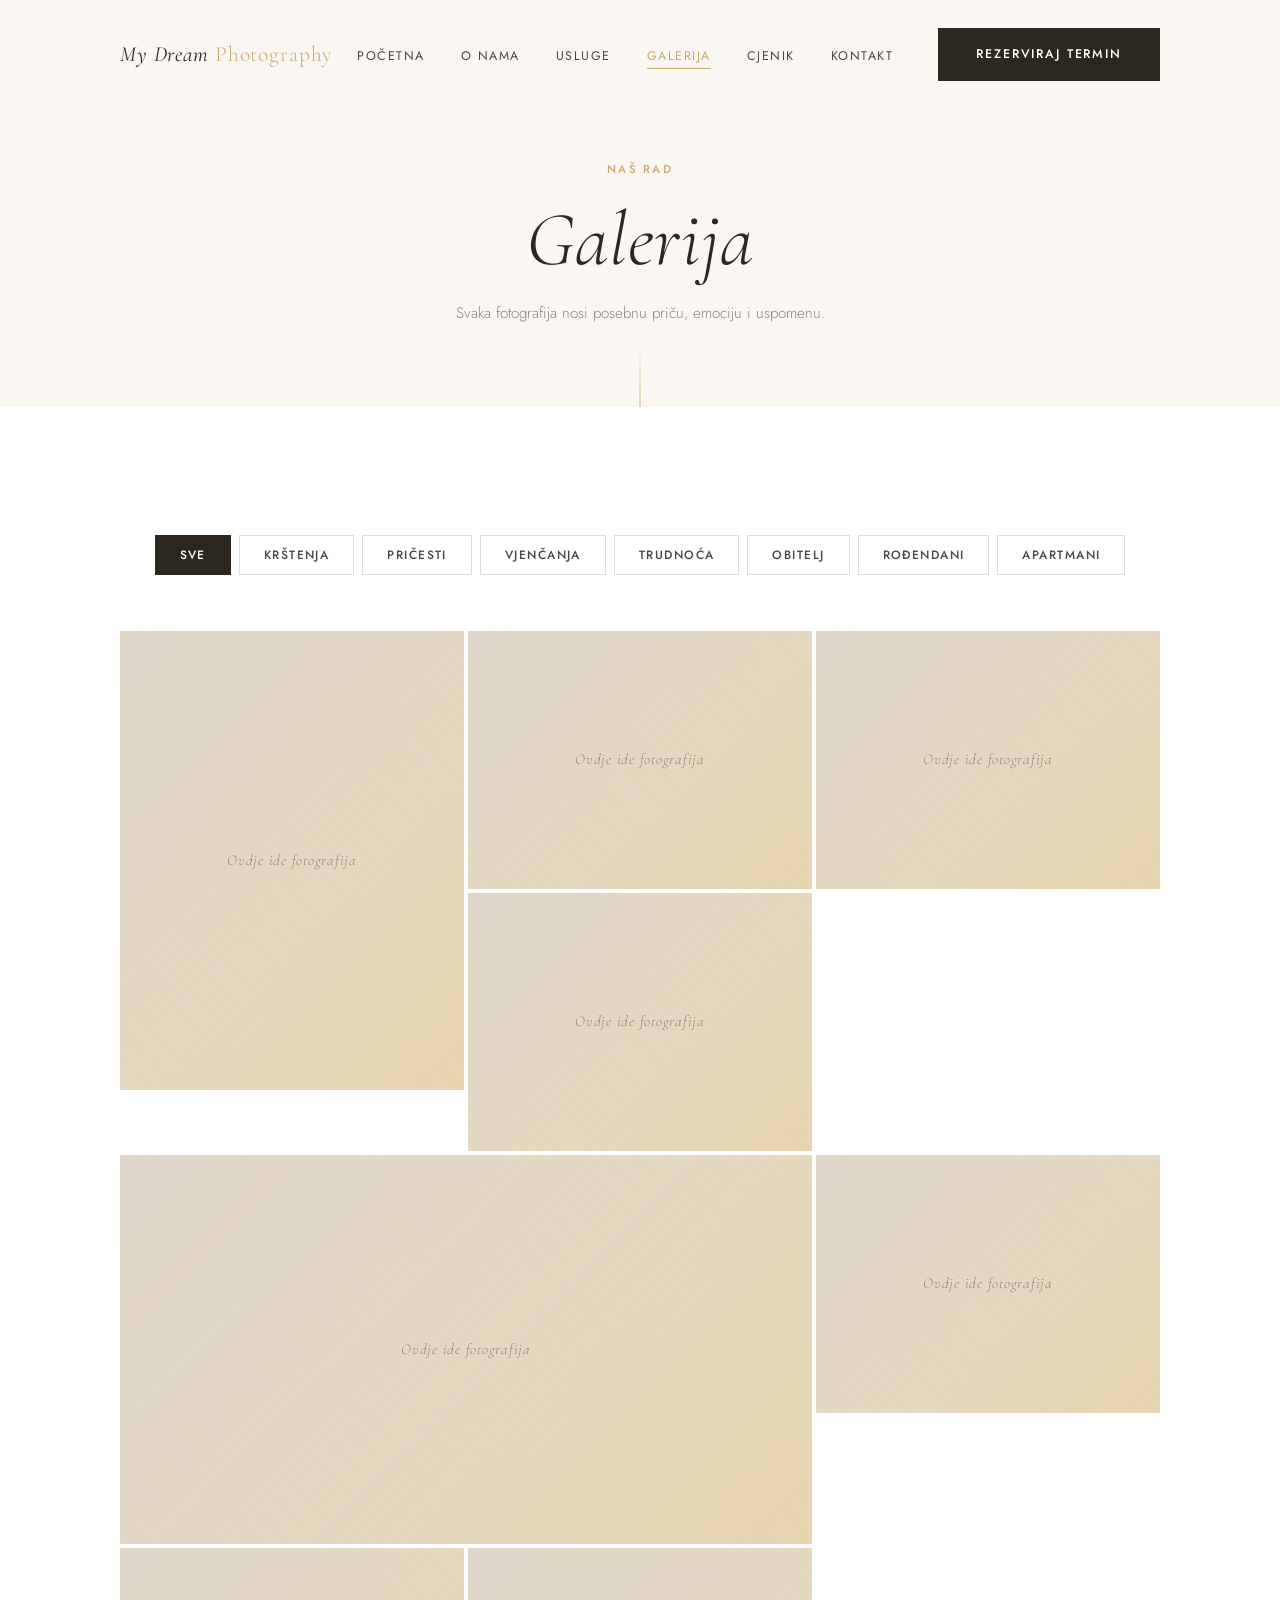
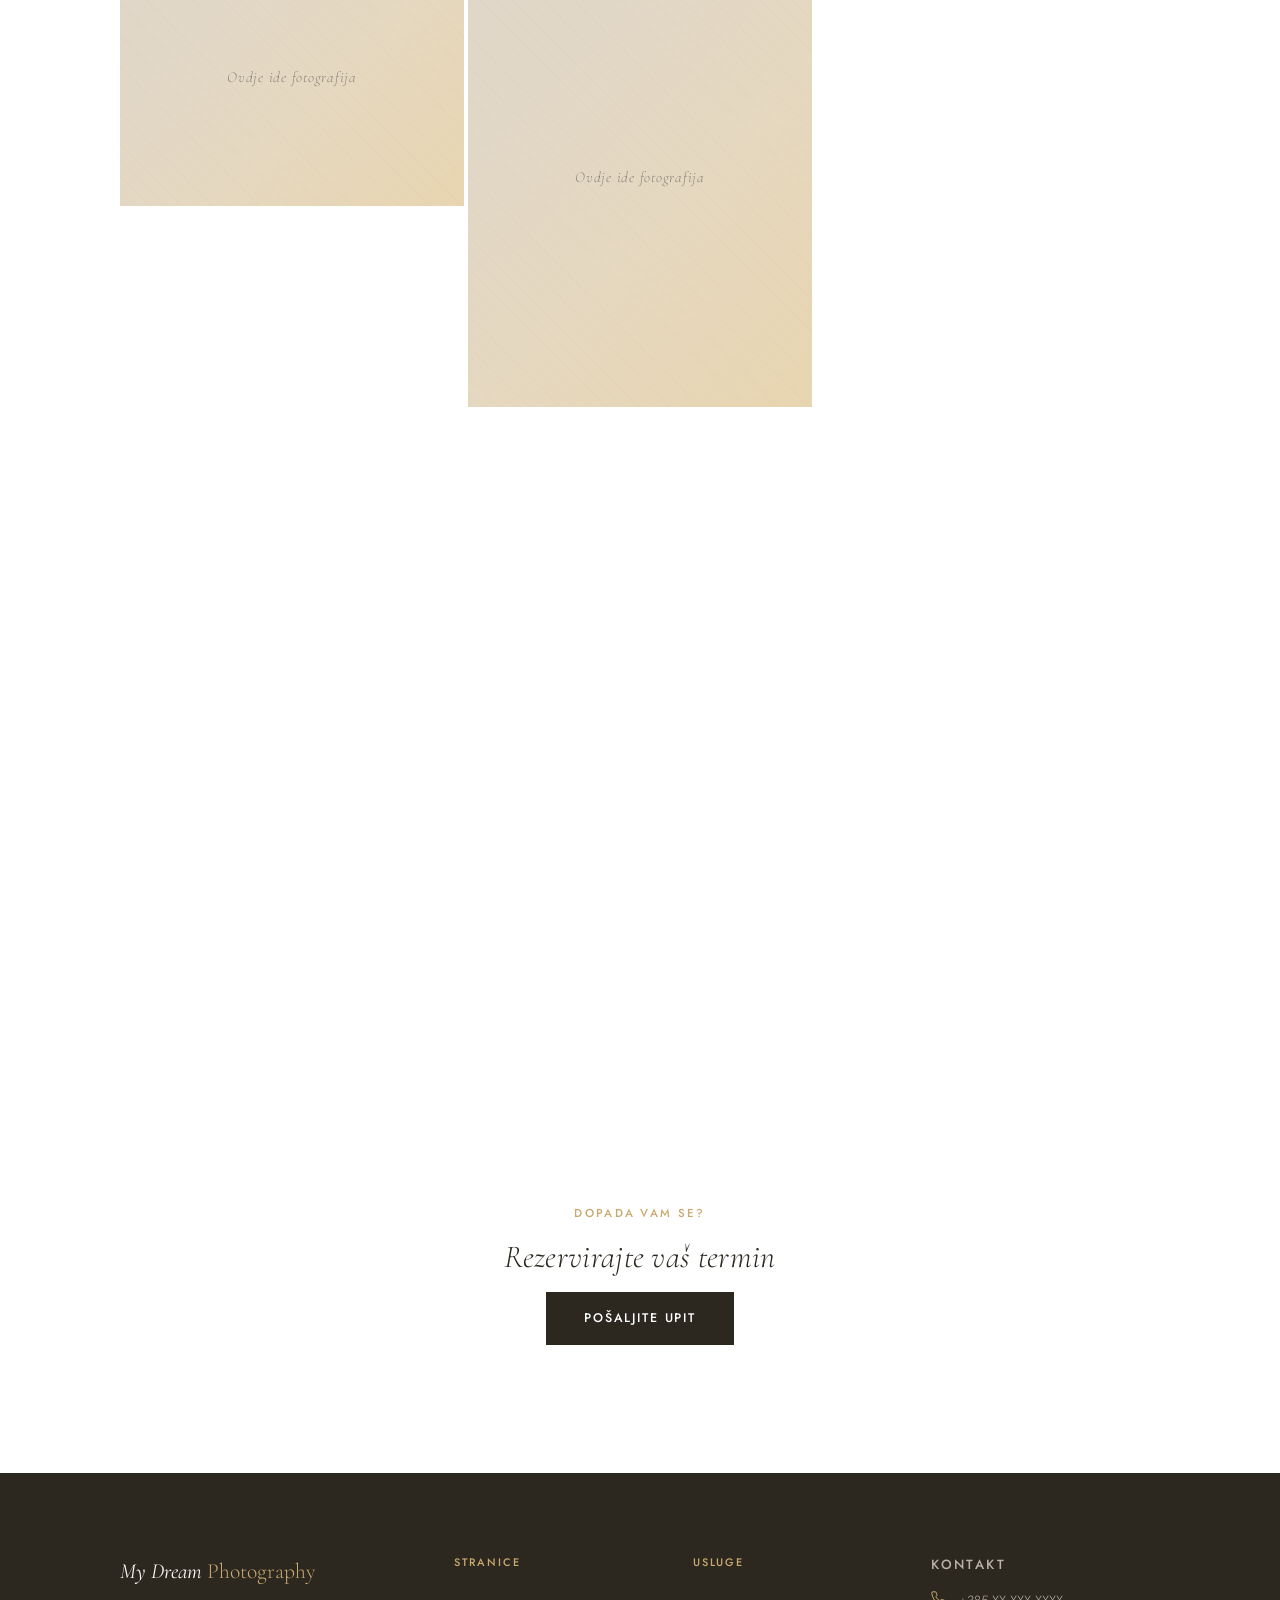
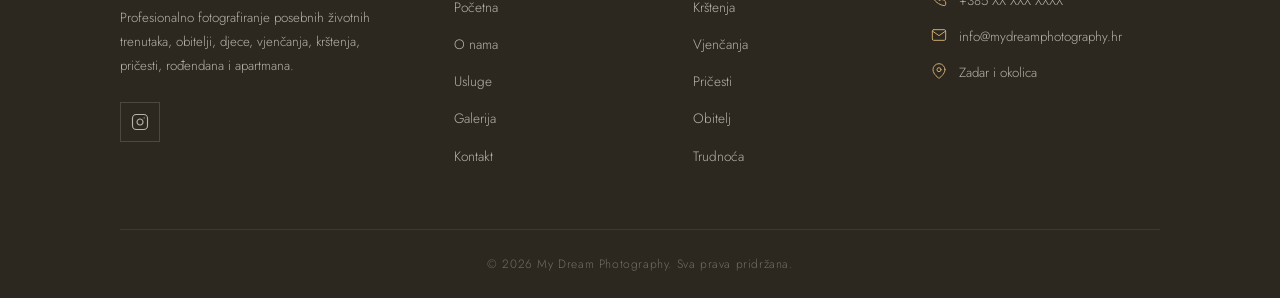
==== pages/galerija.html @ 4d003e07 "1" ====
<!DOCTYPE html>
<html lang="hr">
<head>
  <meta charset="UTF-8">
  <meta name="viewport" content="width=device-width, initial-scale=1.0">
  <title>Galerija | My Dream Photography Zadar</title>
  <meta name="description" content="Pogledajte dio trenutaka koje smo zabilježili. Galerija fotografija — krštenja, pričesti, vjenčanja, trudnoća, obitelj, rođendani, apartmani.">
  <link rel="preconnect" href="https://fonts.googleapis.com">
  <link rel="preconnect" href="https://fonts.gstatic.com" crossorigin>
  <link href="https://fonts.googleapis.com/css2?family=Cormorant+Garamond:ital,wght@0,300;0,400;0,500;1,300;1,400&family=Jost:wght@300;400;500&display=swap" rel="stylesheet">
  <link rel="stylesheet" href="../css/style.css">
</head>
<body>

  <!-- NAV -->
  <nav class="nav" aria-label="Glavna navigacija">
    <div class="container">
      <div class="nav__inner">
        <a href="../index.html" class="nav__logo">My Dream <span>Photography</span></a>
        <ul class="nav__links" role="list">
          <li><a href="../index.html">Početna</a></li>
          <li><a href="o-nama.html">O nama</a></li>
          <li><a href="usluge.html">Usluge</a></li>
          <li><a href="galerija.html">Galerija</a></li>
          <li><a href="cjenik.html">Cjenik</a></li>
          <li><a href="kontakt.html">Kontakt</a></li>
        </ul>
        <a href="kontakt.html" class="btn btn--primary nav__cta">Rezerviraj termin</a>
        <button class="nav__hamburger" aria-label="Otvori meni" aria-expanded="false">
          <span></span><span></span><span></span>
        </button>
      </div>
    </div>
  </nav>

  <div class="nav__overlay"></div>
  <div class="nav__mobile">
    <a href="../index.html">Početna</a>
    <a href="o-nama.html">O nama</a>
    <a href="usluge.html">Usluge</a>
    <a href="galerija.html">Galerija</a>
    <a href="cjenik.html">Cjenik</a>
    <a href="kontakt.html">Kontakt</a>
    <a href="kontakt.html" class="btn btn--primary">Rezerviraj termin</a>
  </div>

  <main>

    <!-- PAGE HEADER -->
    <div class="page-header">
      <div class="container">
        <span class="eyebrow reveal" style="transition-delay: 0.1s;">Naš rad</span>
        <h1 class="reveal" style="transition-delay: 0.2s;">Galerija</h1>
        <p class="reveal" style="transition-delay: 0.3s; max-width: 440px;">Svaka fotografija nosi posebnu priču, emociju i uspomenu.</p>
      </div>
    </div>

    <!-- GALLERY -->
    <section class="section">
      <div class="container">

        <!-- FILTERS -->
        <div class="gallery-filters reveal" role="group" aria-label="Filtriraj galeriju">
          <button class="gallery-filter active" data-filter="all">Sve</button>
          <button class="gallery-filter" data-filter="krstenja">Krštenja</button>
          <button class="gallery-filter" data-filter="pricesti">Pričesti</button>
          <button class="gallery-filter" data-filter="vjencanja">Vjenčanja</button>
          <button class="gallery-filter" data-filter="trudnoca">Trudnoća</button>
          <button class="gallery-filter" data-filter="obitelj">Obitelj</button>
          <button class="gallery-filter" data-filter="rodendani">Rođendani</button>
          <button class="gallery-filter" data-filter="apartmani">Apartmani</button>
        </div>

        <!-- GRID -->
        <div class="gallery-grid stagger">

          <div class="gallery-item tall" data-category="vjencanja" role="button" tabindex="0" aria-label="Otvori fotografiju — Vjenčanja">
            <div class="photo-placeholder" style="width:100%;height:100%;"><span>Ovdje ide fotografija</span></div>
            <div class="gallery-item__overlay">
              <svg viewBox="0 0 24 24" fill="none" stroke="currentColor" stroke-width="1.5" aria-hidden="true"><circle cx="11" cy="11" r="8"/><line x1="21" y1="21" x2="16.65" y2="16.65"/></svg>
            </div>
          </div>

          <div class="gallery-item" data-category="krstenja" role="button" tabindex="0" aria-label="Otvori fotografiju — Krštenja">
            <div class="photo-placeholder" style="width:100%;height:100%;"><span>Ovdje ide fotografija</span></div>
            <div class="gallery-item__overlay">
              <svg viewBox="0 0 24 24" fill="none" stroke="currentColor" stroke-width="1.5" aria-hidden="true"><circle cx="11" cy="11" r="8"/><line x1="21" y1="21" x2="16.65" y2="16.65"/></svg>
            </div>
          </div>

          <div class="gallery-item" data-category="obitelj" role="button" tabindex="0" aria-label="Otvori fotografiju — Obitelj">
            <div class="photo-placeholder" style="width:100%;height:100%;"><span>Ovdje ide fotografija</span></div>
            <div class="gallery-item__overlay">
              <svg viewBox="0 0 24 24" fill="none" stroke="currentColor" stroke-width="1.5" aria-hidden="true"><circle cx="11" cy="11" r="8"/><line x1="21" y1="21" x2="16.65" y2="16.65"/></svg>
            </div>
          </div>

          <div class="gallery-item" data-category="trudnoca" role="button" tabindex="0" aria-label="Otvori fotografiju — Trudnoća">
            <div class="photo-placeholder" style="width:100%;height:100%;"><span>Ovdje ide fotografija</span></div>
            <div class="gallery-item__overlay">
              <svg viewBox="0 0 24 24" fill="none" stroke="currentColor" stroke-width="1.5" aria-hidden="true"><circle cx="11" cy="11" r="8"/><line x1="21" y1="21" x2="16.65" y2="16.65"/></svg>
            </div>
          </div>

          <div class="gallery-item wide" data-category="vjencanja" role="button" tabindex="0" aria-label="Otvori fotografiju — Vjenčanja">
            <div class="photo-placeholder" style="width:100%;height:100%;"><span>Ovdje ide fotografija</span></div>
            <div class="gallery-item__overlay">
              <svg viewBox="0 0 24 24" fill="none" stroke="currentColor" stroke-width="1.5" aria-hidden="true"><circle cx="11" cy="11" r="8"/><line x1="21" y1="21" x2="16.65" y2="16.65"/></svg>
            </div>
          </div>

          <div class="gallery-item" data-category="pricesti" role="button" tabindex="0" aria-label="Otvori fotografiju — Pričesti">
            <div class="photo-placeholder" style="width:100%;height:100%;"><span>Ovdje ide fotografija</span></div>
            <div class="gallery-item__overlay">
              <svg viewBox="0 0 24 24" fill="none" stroke="currentColor" stroke-width="1.5" aria-hidden="true"><circle cx="11" cy="11" r="8"/><line x1="21" y1="21" x2="16.65" y2="16.65"/></svg>
            </div>
          </div>

          <div class="gallery-item" data-category="krstenja" role="button" tabindex="0" aria-label="Otvori fotografiju — Krštenja">
            <div class="photo-placeholder" style="width:100%;height:100%;"><span>Ovdje ide fotografija</span></div>
            <div class="gallery-item__overlay">
              <svg viewBox="0 0 24 24" fill="none" stroke="currentColor" stroke-width="1.5" aria-hidden="true"><circle cx="11" cy="11" r="8"/><line x1="21" y1="21" x2="16.65" y2="16.65"/></svg>
            </div>
          </div>

          <div class="gallery-item tall" data-category="obitelj" role="button" tabindex="0" aria-label="Otvori fotografiju — Obitelj">
            <div class="photo-placeholder" style="width:100%;height:100%;"><span>Ovdje ide fotografija</span></div>
            <div class="gallery-item__overlay">
              <svg viewBox="0 0 24 24" fill="none" stroke="currentColor" stroke-width="1.5" aria-hidden="true"><circle cx="11" cy="11" r="8"/><line x1="21" y1="21" x2="16.65" y2="16.65"/></svg>
            </div>
          </div>

          <div class="gallery-item" data-category="rodendani" role="button" tabindex="0" aria-label="Otvori fotografiju — Rođendani">
            <div class="photo-placeholder" style="width:100%;height:100%;"><span>Ovdje ide fotografija</span></div>
            <div class="gallery-item__overlay">
              <svg viewBox="0 0 24 24" fill="none" stroke="currentColor" stroke-width="1.5" aria-hidden="true"><circle cx="11" cy="11" r="8"/><line x1="21" y1="21" x2="16.65" y2="16.65"/></svg>
            </div>
          </div>

          <div class="gallery-item" data-category="apartmani" role="button" tabindex="0" aria-label="Otvori fotografiju — Apartmani">
            <div class="photo-placeholder" style="width:100%;height:100%;"><span>Ovdje ide fotografija</span></div>
            <div class="gallery-item__overlay">
              <svg viewBox="0 0 24 24" fill="none" stroke="currentColor" stroke-width="1.5" aria-hidden="true"><circle cx="11" cy="11" r="8"/><line x1="21" y1="21" x2="16.65" y2="16.65"/></svg>
            </div>
          </div>

          <div class="gallery-item" data-category="trudnoca" role="button" tabindex="0" aria-label="Otvori fotografiju — Trudnoća">
            <div class="photo-placeholder" style="width:100%;height:100%;"><span>Ovdje ide fotografija</span></div>
            <div class="gallery-item__overlay">
              <svg viewBox="0 0 24 24" fill="none" stroke="currentColor" stroke-width="1.5" aria-hidden="true"><circle cx="11" cy="11" r="8"/><line x1="21" y1="21" x2="16.65" y2="16.65"/></svg>
            </div>
          </div>

          <div class="gallery-item" data-category="pricesti" role="button" tabindex="0" aria-label="Otvori fotografiju — Pričesti">
            <div class="photo-placeholder" style="width:100%;height:100%;"><span>Ovdje ide fotografija</span></div>
            <div class="gallery-item__overlay">
              <svg viewBox="0 0 24 24" fill="none" stroke="currentColor" stroke-width="1.5" aria-hidden="true"><circle cx="11" cy="11" r="8"/><line x1="21" y1="21" x2="16.65" y2="16.65"/></svg>
            </div>
          </div>

          <div class="gallery-item wide" data-category="apartmani" role="button" tabindex="0" aria-label="Otvori fotografiju — Apartmani">
            <div class="photo-placeholder" style="width:100%;height:100%;"><span>Ovdje ide fotografija</span></div>
            <div class="gallery-item__overlay">
              <svg viewBox="0 0 24 24" fill="none" stroke="currentColor" stroke-width="1.5" aria-hidden="true"><circle cx="11" cy="11" r="8"/><line x1="21" y1="21" x2="16.65" y2="16.65"/></svg>
            </div>
          </div>

          <div class="gallery-item" data-category="rodendani" role="button" tabindex="0" aria-label="Otvori fotografiju — Rođendani">
            <div class="photo-placeholder" style="width:100%;height:100%;"><span>Ovdje ide fotografija</span></div>
            <div class="gallery-item__overlay">
              <svg viewBox="0 0 24 24" fill="none" stroke="currentColor" stroke-width="1.5" aria-hidden="true"><circle cx="11" cy="11" r="8"/><line x1="21" y1="21" x2="16.65" y2="16.65"/></svg>
            </div>
          </div>

          <div class="gallery-item" data-category="vjencanja" role="button" tabindex="0" aria-label="Otvori fotografiju — Vjenčanja">
            <div class="photo-placeholder" style="width:100%;height:100%;"><span>Ovdje ide fotografija</span></div>
            <div class="gallery-item__overlay">
              <svg viewBox="0 0 24 24" fill="none" stroke="currentColor" stroke-width="1.5" aria-hidden="true"><circle cx="11" cy="11" r="8"/><line x1="21" y1="21" x2="16.65" y2="16.65"/></svg>
            </div>
          </div>

        </div>

        <!-- CTA -->
        <div class="text-center reveal" style="margin-top: 80px;">
          <span class="eyebrow">Dopada vam se?</span>
          <h3 style="font-family: var(--serif); font-size: 2rem; font-weight: 300; font-style: italic; margin-bottom: 16px; color: var(--text-dark);">Rezervirajte vaš termin</h3>
          <a href="kontakt.html" class="btn btn--primary">Pošaljite upit</a>
        </div>

      </div>
    </section>

  </main>

  <!-- LIGHTBOX -->
  <div class="lightbox" role="dialog" aria-modal="true" aria-label="Pregled fotografije">
    <button class="lightbox__close" aria-label="Zatvori">
      <svg width="16" height="16" viewBox="0 0 24 24" fill="none" stroke="currentColor" stroke-width="1.5" stroke-linecap="round" aria-hidden="true"><line x1="18" y1="6" x2="6" y2="18"/><line x1="6" y1="6" x2="18" y2="18"/></svg>
      Zatvori
    </button>
    <div class="lightbox__content">
      <div class="photo-placeholder lightbox__placeholder">
        <span>Ovdje ide fotografija</span>
      </div>
    </div>
  </div>

  <!-- FOOTER -->
  <footer class="footer" role="contentinfo">
    <div class="container">
      <div class="footer__inner">
        <div>
          <a href="../index.html" class="footer__logo">My Dream <span>Photography</span></a>
          <p class="footer__desc">Profesionalno fotografiranje posebnih životnih trenutaka, obitelji, djece, vjenčanja, krštenja, pričesti, rođendana i apartmana.</p>
          <a href="#" class="footer__insta" aria-label="Instagram profil">
            <svg width="18" height="18" viewBox="0 0 24 24" fill="none" stroke="currentColor" stroke-width="1.5" stroke-linecap="round" stroke-linejoin="round" aria-hidden="true">
              <rect x="2" y="2" width="20" height="20" rx="5" ry="5"/>
              <path d="M16 11.37A4 4 0 1 1 12.63 8 4 4 0 0 1 16 11.37z"/>
              <line x1="17.5" y1="6.5" x2="17.51" y2="6.5"/>
            </svg>
          </a>
        </div>
        <div>
          <p class="footer__heading">Stranice</p>
          <ul class="footer__links">
            <li><a href="../index.html">Početna</a></li>
            <li><a href="o-nama.html">O nama</a></li>
            <li><a href="usluge.html">Usluge</a></li>
            <li><a href="galerija.html">Galerija</a></li>
            <li><a href="kontakt.html">Kontakt</a></li>
          </ul>
        </div>
        <div>
          <p class="footer__heading">Usluge</p>
          <ul class="footer__links">
            <li><a href="usluge.html">Krštenja</a></li>
            <li><a href="usluge.html">Vjenčanja</a></li>
            <li><a href="usluge.html">Pričesti</a></li>
            <li><a href="usluge.html">Obitelj</a></li>
            <li><a href="usluge.html">Trudnoća</a></li>
          </ul>
        </div>
        <div class="footer__contact">
          <p class="footer__heading">Kontakt</p>
          <p><svg viewBox="0 0 24 24" fill="none" stroke="currentColor" stroke-width="1.5" stroke-linecap="round" stroke-linejoin="round" aria-hidden="true"><path d="M22 16.92v3a2 2 0 0 1-2.18 2 19.79 19.79 0 0 1-8.63-3.07A19.5 19.5 0 0 1 4.19 12a19.79 19.79 0 0 1-3-8.64A2 2 0 0 1 3.06 1.18h3a2 2 0 0 1 2 1.72 12.84 12.84 0 0 0 .7 2.81 2 2 0 0 1-.45 2.11L7.09 8.54a16 16 0 0 0 6 6l1.27-1.27a2 2 0 0 1 2.11-.45 12.84 12.84 0 0 0 2.81.7A2 2 0 0 1 21 15z"/></svg>+385 XX XXX XXXX</p>
          <p><svg viewBox="0 0 24 24" fill="none" stroke="currentColor" stroke-width="1.5" stroke-linecap="round" stroke-linejoin="round" aria-hidden="true"><path d="M4 4h16c1.1 0 2 .9 2 2v12c0 1.1-.9 2-2 2H4c-1.1 0-2-.9-2-2V6c0-1.1.9-2 2-2z"/><polyline points="22,6 12,13 2,6"/></svg>info@mydreamphotography.hr</p>
          <p><svg viewBox="0 0 24 24" fill="none" stroke="currentColor" stroke-width="1.5" stroke-linecap="round" stroke-linejoin="round" aria-hidden="true"><path d="M21 10c0 7-9 13-9 13s-9-6-9-13a9 9 0 0 1 18 0z"/><circle cx="12" cy="10" r="3"/></svg>Zadar i okolica</p>
        </div>
      </div>
    </div>
    <div class="footer__bottom">&copy; 2026 My Dream Photography. Sva prava pridržana.</div>
  </footer>

  <script src="../js/shared.js"></script>
</body>
</html>
---- css/style.css ----
/* ===========================
   MY DREAM PHOTOGRAPHY
   Design tokens & base styles
   =========================== */

@import url('https://fonts.googleapis.com/css2?family=Cormorant+Garamond:ital,wght@0,300;0,400;0,500;0,600;1,300;1,400&family=Jost:wght@300;400;500&display=swap');

:root {
  /* Palette */
  --white:       #FFFFFF;
  --cream:       #FAF7F2;
  --blush:       #F5EDE3;
  --gold-light:  #E8D5B0;
  --gold:        #C9A96E;
  --warm-gray:   #E2DDD7;
  --mid-gray:    #B8B2AA;
  --text-light:  #8A847C;
  --text:        #4A453F;
  --text-dark:   #2C2820;

  /* Typography */
  --serif:       'Cormorant Garamond', Georgia, serif;
  --sans:        'Jost', system-ui, sans-serif;

  /* Spacing */
  --section-pad: clamp(80px, 10vw, 140px);
  --container:   1160px;
  --gap:         clamp(24px, 4vw, 48px);

  /* Motion */
  --ease-out:    cubic-bezier(0.16, 1, 0.3, 1);
  --ease-in-out: cubic-bezier(0.4, 0, 0.2, 1);
  --dur-fast:    0.3s;
  --dur-med:     0.6s;
  --dur-slow:    1s;
}

/* ====== RESET & BASE ====== */
*, *::before, *::after { box-sizing: border-box; margin: 0; padding: 0; }

html {
  scroll-behavior: smooth;
  font-size: 16px;
}

body {
  font-family: var(--sans);
  font-weight: 300;
  color: var(--text);
  background: var(--white);
  line-height: 1.7;
  overflow-x: hidden;
}

img { max-width: 100%; height: auto; display: block; }
a { color: inherit; text-decoration: none; }
ul { list-style: none; }

/* ====== TYPOGRAPHY ====== */
h1, h2, h3, h4, h5 {
  font-family: var(--serif);
  font-weight: 400;
  color: var(--text-dark);
  line-height: 1.15;
  letter-spacing: 0.01em;
}

h1 { font-size: clamp(2.8rem, 6vw, 5.2rem); font-weight: 300; }
h2 { font-size: clamp(2rem, 4vw, 3.2rem); font-weight: 300; }
h3 { font-size: clamp(1.4rem, 2.5vw, 2rem); }
h4 { font-size: clamp(1.1rem, 2vw, 1.4rem); }

p {
  font-size: clamp(0.9rem, 1.5vw, 1rem);
  color: var(--text);
  line-height: 1.8;
}

.eyebrow {
  font-family: var(--sans);
  font-size: 0.72rem;
  font-weight: 500;
  letter-spacing: 0.2em;
  text-transform: uppercase;
  color: var(--gold);
  display: block;
  margin-bottom: 16px;
}

/* ====== LAYOUT ====== */
.container {
  max-width: var(--container);
  margin: 0 auto;
  padding: 0 clamp(20px, 5vw, 60px);
}

.section {
  padding: var(--section-pad) 0;
}

.section--cream { background: var(--cream); }
.section--blush { background: var(--blush); }
.section--warm  { background: var(--warm-gray); }

/* ====== PLACEHOLDERS ====== */
.photo-placeholder {
  background: linear-gradient(135deg, var(--warm-gray) 0%, var(--gold-light) 100%);
  display: flex;
  align-items: center;
  justify-content: center;
  text-align: center;
  position: relative;
  overflow: hidden;
}

.photo-placeholder::before {
  content: '';
  position: absolute;
  inset: 0;
  background: 
    linear-gradient(135deg, rgba(201,169,110,0.12) 0%, transparent 60%),
    repeating-linear-gradient(
      45deg,
      transparent,
      transparent 10px,
      rgba(201,169,110,0.06) 10px,
      rgba(201,169,110,0.06) 11px
    );
}

.photo-placeholder span {
  font-family: var(--serif);
  font-style: italic;
  font-size: 0.95rem;
  color: var(--text-light);
  letter-spacing: 0.05em;
  position: relative;
  z-index: 1;
  padding: 20px;
}

/* ====== BUTTONS ====== */
.btn {
  display: inline-flex;
  align-items: center;
  gap: 10px;
  font-family: var(--sans);
  font-size: 0.78rem;
  font-weight: 500;
  letter-spacing: 0.15em;
  text-transform: uppercase;
  padding: 16px 38px;
  border: none;
  cursor: pointer;
  transition: all var(--dur-fast) var(--ease-out);
  text-decoration: none;
  position: relative;
  overflow: hidden;
}

.btn::after {
  content: '';
  position: absolute;
  inset: 0;
  background: rgba(255,255,255,0.15);
  transform: translateX(-110%);
  transition: transform 0.5s var(--ease-out);
  pointer-events: none;
}

.btn:hover::after { transform: translateX(0); }

.btn--primary {
  background: var(--text-dark);
  color: var(--white);
}

.btn--primary:hover {
  background: var(--gold);
  transform: translateY(-2px);
}

.btn--outline {
  background: transparent;
  color: var(--text-dark);
  border: 1px solid var(--text-dark);
}

.btn--outline:hover {
  background: var(--text-dark);
  color: var(--white);
  transform: translateY(-2px);
}

.btn--gold {
  background: var(--gold);
  color: var(--white);
}

.btn--gold:hover {
  background: var(--text-dark);
  transform: translateY(-2px);
}

.btn--ghost {
  background: transparent;
  color: var(--gold);
  border: 1px solid var(--gold);
  padding: 14px 32px;
}

.btn--ghost:hover {
  background: var(--gold);
  color: var(--white);
}

/* ====== NAVIGATION ====== */
.nav {
  position: fixed;
  top: 0;
  left: 0;
  width: 100%;
  z-index: 1000;
  transition: all var(--dur-med) var(--ease-out);
  padding: 28px 0;
}

.nav.scrolled {
  background: rgba(255,255,255,0.96);
  backdrop-filter: blur(20px);
  -webkit-backdrop-filter: blur(20px);
  padding: 18px 0;
  box-shadow: 0 1px 0 rgba(0,0,0,0.06);
}

.nav__inner {
  display: flex;
  align-items: center;
  justify-content: space-between;
}

.nav__logo {
  font-family: var(--serif);
  font-size: 1.35rem;
  font-weight: 400;
  letter-spacing: 0.04em;
  color: var(--text-dark);
  font-style: italic;
}

.nav__logo span {
  font-weight: 300;
  font-style: normal;
  color: var(--gold);
}

.nav__links {
  display: flex;
  align-items: center;
  gap: 36px;
}

.nav__links a {
  font-size: 0.78rem;
  font-weight: 400;
  letter-spacing: 0.12em;
  text-transform: uppercase;
  color: var(--text);
  transition: color var(--dur-fast);
  position: relative;
}

.nav__links a::after {
  content: '';
  position: absolute;
  bottom: -4px;
  left: 0;
  width: 0;
  height: 1px;
  background: var(--gold);
  transition: width var(--dur-fast) var(--ease-out);
}

.nav__links a:hover { color: var(--text-dark); }
.nav__links a:hover::after { width: 100%; }
.nav__links a.active { color: var(--gold); }
.nav__links a.active::after { width: 100%; }

.nav__cta {
  margin-left: 20px;
}

/* Hamburger */
.nav__hamburger {
  display: none;
  flex-direction: column;
  justify-content: space-between;
  width: 28px;
  height: 20px;
  cursor: pointer;
  background: none;
  border: none;
  padding: 0;
  z-index: 1100;
}

.nav__hamburger span {
  display: block;
  height: 1px;
  background: var(--text-dark);
  transition: all var(--dur-fast) var(--ease-out);
  transform-origin: left center;
}

.nav__hamburger.open span:nth-child(1) { transform: rotate(45deg) translate(1px, -1px); }
.nav__hamburger.open span:nth-child(2) { opacity: 0; transform: scaleX(0); }
.nav__hamburger.open span:nth-child(3) { transform: rotate(-45deg) translate(1px, 1px); }

/* Mobile menu */
.nav__mobile {
  position: fixed;
  top: 0;
  right: -100%;
  width: min(360px, 100vw);
  height: 100vh;
  background: var(--white);
  z-index: 1050;
  display: flex;
  flex-direction: column;
  justify-content: center;
  align-items: flex-start;
  padding: 60px 48px;
  transition: right var(--dur-slow) var(--ease-out);
  box-shadow: -20px 0 60px rgba(0,0,0,0.08);
}

.nav__mobile.open { right: 0; }

.nav__mobile a {
  font-family: var(--serif);
  font-size: 2.2rem;
  font-weight: 300;
  color: var(--text-dark);
  margin-bottom: 16px;
  opacity: 0;
  transform: translateX(20px);
  transition: opacity 0.4s, transform 0.4s, color var(--dur-fast);
}

.nav__mobile.open a {
  opacity: 1;
  transform: translateX(0);
}

.nav__mobile.open a:nth-child(1) { transition-delay: 0.1s; }
.nav__mobile.open a:nth-child(2) { transition-delay: 0.15s; }
.nav__mobile.open a:nth-child(3) { transition-delay: 0.2s; }
.nav__mobile.open a:nth-child(4) { transition-delay: 0.25s; }
.nav__mobile.open a:nth-child(5) { transition-delay: 0.3s; }
.nav__mobile.open a:nth-child(6) { transition-delay: 0.35s; }

.nav__mobile a:hover { color: var(--gold); }

.nav__mobile .btn {
  margin-top: 32px;
  opacity: 0;
  transform: translateY(10px);
  transition: opacity 0.4s 0.4s, transform 0.4s 0.4s, all var(--dur-fast);
}

.nav__mobile.open .btn {
  opacity: 1;
  transform: translateY(0);
}

.nav__overlay {
  position: fixed;
  inset: 0;
  background: rgba(44,40,32,0.5);
  z-index: 1040;
  opacity: 0;
  pointer-events: none;
  transition: opacity var(--dur-med);
  backdrop-filter: blur(4px);
}

.nav__overlay.open {
  opacity: 1;
  pointer-events: all;
}

/* ====== HERO ====== */
.hero {
  min-height: 100vh;
  display: grid;
  grid-template-columns: 1fr 1fr;
  position: relative;
  overflow: hidden;
}

.hero__content {
  display: flex;
  flex-direction: column;
  justify-content: center;
  padding: 140px clamp(20px, 5vw, 80px) 80px;
  position: relative;
  z-index: 2;
}

.hero__title {
  font-size: clamp(3rem, 5.5vw, 5.5rem);
  font-weight: 300;
  font-style: italic;
  line-height: 1.08;
  margin-bottom: 28px;
  color: var(--text-dark);
}

.hero__title em {
  font-style: normal;
  font-weight: 400;
  color: var(--gold);
}

.hero__subtitle {
  font-size: clamp(0.9rem, 1.4vw, 1rem);
  font-weight: 300;
  color: var(--text);
  max-width: 440px;
  margin-bottom: 44px;
  line-height: 1.9;
  letter-spacing: 0.02em;
}

.hero__buttons {
  display: flex;
  gap: 16px;
  flex-wrap: wrap;
}

.hero__visual {
  position: relative;
  background: linear-gradient(160deg, var(--cream) 0%, var(--gold-light) 100%);
  overflow: hidden;
}

.hero__photo {
  width: 100%;
  height: 100%;
  object-fit: cover;
}

.hero__photo-placeholder {
  width: 100%;
  height: 100%;
  min-height: 600px;
}

.hero__badge {
  position: absolute;
  bottom: 48px;
  left: -20px;
  background: var(--white);
  padding: 20px 28px;
  box-shadow: 0 8px 40px rgba(0,0,0,0.08);
}

.hero__badge p {
  font-family: var(--serif);
  font-size: 0.95rem;
  font-style: italic;
  color: var(--text-dark);
}

.hero__badge span {
  font-family: var(--sans);
  font-size: 0.7rem;
  letter-spacing: 0.12em;
  text-transform: uppercase;
  color: var(--gold);
  display: block;
  margin-top: 4px;
}

.hero__scroll {
  position: absolute;
  bottom: 40px;
  left: clamp(20px, 5vw, 80px);
  display: flex;
  align-items: center;
  gap: 14px;
  font-size: 0.72rem;
  letter-spacing: 0.15em;
  text-transform: uppercase;
  color: var(--text-light);
}

.hero__scroll-line {
  width: 40px;
  height: 1px;
  background: var(--gold);
  position: relative;
  overflow: hidden;
}

.hero__scroll-line::after {
  content: '';
  position: absolute;
  left: -100%;
  top: 0;
  width: 100%;
  height: 100%;
  background: var(--text-dark);
  animation: lineSlide 2s ease-in-out infinite;
}

@keyframes lineSlide {
  0% { left: -100%; }
  50% { left: 0; }
  100% { left: 100%; }
}

/* ====== INTRO SECTION ====== */
.intro {
  padding: var(--section-pad) 0;
  background: var(--white);
}

.intro__inner {
  display: grid;
  grid-template-columns: 1fr 2fr;
  gap: var(--gap);
  align-items: center;
}

.intro__label {
  position: relative;
}

.intro__title-block {
  border-top: 1px solid var(--warm-gray);
  padding-top: 32px;
}

.intro__title-block h2 {
  font-style: italic;
  font-weight: 300;
}

.intro__divider {
  width: 48px;
  height: 1px;
  background: var(--gold);
  margin: 28px 0;
}

/* ====== SERVICE CARDS ====== */
.services__grid {
  display: grid;
  grid-template-columns: repeat(4, 1fr);
  gap: 2px;
  margin-top: 60px;
}

.service-card {
  background: var(--white);
  padding: 36px 28px;
  cursor: pointer;
  transition: all var(--dur-med) var(--ease-out);
  position: relative;
  overflow: hidden;
  border: 1px solid var(--warm-gray);
  margin: -1px 0 0 -1px;
}

.service-card::before {
  content: '';
  position: absolute;
  bottom: 0;
  left: 0;
  width: 100%;
  height: 3px;
  background: var(--gold);
  transform: scaleX(0);
  transform-origin: left;
  transition: transform var(--dur-med) var(--ease-out);
}

.service-card:hover {
  transform: translateY(-6px);
  z-index: 2;
  box-shadow: 0 20px 60px rgba(0,0,0,0.07);
  border-color: transparent;
}

.service-card:hover::before { transform: scaleX(1); }

.service-card__icon {
  width: 48px;
  height: 48px;
  margin-bottom: 20px;
  color: var(--gold);
}

.service-card__title {
  font-family: var(--serif);
  font-size: 1.25rem;
  font-weight: 400;
  color: var(--text-dark);
  margin-bottom: 10px;
}

.service-card__desc {
  font-size: 0.85rem;
  color: var(--text-light);
  line-height: 1.7;
}

/* ====== WHY US ====== */
.why__grid {
  display: grid;
  grid-template-columns: repeat(2, 1fr);
  gap: 48px;
  margin-top: 64px;
}

.why-item {
  display: flex;
  gap: 24px;
  align-items: flex-start;
}

.why-item__num {
  font-family: var(--serif);
  font-size: 3rem;
  font-weight: 300;
  color: var(--gold-light);
  line-height: 1;
  flex-shrink: 0;
  letter-spacing: -0.03em;
}

.why-item__content h4 {
  font-family: var(--serif);
  font-size: 1.2rem;
  margin-bottom: 8px;
  font-weight: 400;
}

/* ====== CTA BANNER ====== */
.cta-banner {
  background: var(--text-dark);
  padding: 100px 0;
  text-align: center;
  position: relative;
  overflow: hidden;
}

.cta-banner::before {
  content: '';
  position: absolute;
  inset: 0;
  background: radial-gradient(ellipse at center, rgba(201,169,110,0.15) 0%, transparent 70%);
}

.cta-banner h2 {
  font-family: var(--serif);
  font-style: italic;
  font-weight: 300;
  color: var(--cream);
  font-size: clamp(2rem, 4vw, 3.5rem);
  margin-bottom: 20px;
  position: relative;
}

.cta-banner p {
  color: var(--mid-gray);
  margin-bottom: 44px;
  font-size: 0.95rem;
  position: relative;
}

.cta-banner .btn {
  position: relative;
}

/* ====== ABOUT ====== */
.about-hero {
  min-height: 60vh;
  display: grid;
  grid-template-columns: 1fr 1fr;
  background: var(--cream);
  padding-top: 100px;
}

.about-hero__content {
  display: flex;
  flex-direction: column;
  justify-content: center;
  padding: 80px clamp(20px, 5vw, 80px);
}

.about-hero__photo {
  background: linear-gradient(160deg, var(--gold-light) 0%, var(--warm-gray) 100%);
  min-height: 500px;
}

.about-story {
  display: grid;
  grid-template-columns: 1fr 1fr;
  gap: 80px;
  align-items: start;
}

.approach__items {
  display: flex;
  flex-direction: column;
  gap: 32px;
  margin-top: 40px;
}

.approach-item {
  display: flex;
  gap: 24px;
  padding-bottom: 32px;
  border-bottom: 1px solid var(--warm-gray);
}

.approach-item:last-child { border-bottom: none; }

.approach-item__icon {
  width: 40px;
  height: 40px;
  color: var(--gold);
  flex-shrink: 0;
  margin-top: 4px;
}

/* ====== SERVICES PAGE ====== */
.services-list {
  display: flex;
  flex-direction: column;
  gap: 80px;
}

.service-detail {
  display: grid;
  grid-template-columns: 1fr 1fr;
  gap: 60px;
  align-items: center;
  padding: 60px 0;
  border-bottom: 1px solid var(--warm-gray);
}

.service-detail:last-child { border-bottom: none; }
.service-detail:nth-child(even) .service-detail__content { order: 2; }
.service-detail:nth-child(even) .service-detail__photo { order: 1; }

.service-detail__photo {
  border-radius: 0;
  overflow: hidden;
  height: 380px;
}

.service-detail__num {
  font-family: var(--serif);
  font-size: 5rem;
  font-weight: 300;
  color: var(--warm-gray);
  line-height: 1;
  margin-bottom: 16px;
  letter-spacing: -0.04em;
}

/* ====== GALLERY ====== */
.gallery-filters {
  display: flex;
  gap: 8px;
  flex-wrap: wrap;
  justify-content: center;
  margin-bottom: 56px;
}

.gallery-filter {
  font-family: var(--sans);
  font-size: 0.75rem;
  font-weight: 500;
  letter-spacing: 0.12em;
  text-transform: uppercase;
  padding: 10px 24px;
  background: transparent;
  border: 1px solid var(--warm-gray);
  color: var(--text);
  cursor: pointer;
  transition: all var(--dur-fast);
}

.gallery-filter:hover,
.gallery-filter.active {
  background: var(--text-dark);
  border-color: var(--text-dark);
  color: var(--white);
}

.gallery-grid {
  display: grid;
  grid-template-columns: repeat(3, 1fr);
  gap: 4px;
}

.gallery-item {
  position: relative;
  overflow: hidden;
  cursor: pointer;
  aspect-ratio: 4/3;
}

.gallery-item.tall { aspect-ratio: 3/4; grid-row: span 2; }
.gallery-item.wide { grid-column: span 2; aspect-ratio: 16/9; }

.gallery-item .photo-placeholder {
  width: 100%;
  height: 100%;
  transition: transform var(--dur-slow) var(--ease-out);
}

.gallery-item:hover .photo-placeholder {
  transform: scale(1.06);
}

.gallery-item__overlay {
  position: absolute;
  inset: 0;
  background: rgba(44,40,32,0);
  display: flex;
  align-items: center;
  justify-content: center;
  transition: background var(--dur-med);
}

.gallery-item__overlay svg {
  opacity: 0;
  transform: scale(0.7);
  transition: opacity var(--dur-med), transform var(--dur-med);
  color: var(--white);
  width: 32px;
  height: 32px;
}

.gallery-item:hover .gallery-item__overlay {
  background: rgba(44,40,32,0.35);
}

.gallery-item:hover .gallery-item__overlay svg {
  opacity: 1;
  transform: scale(1);
}

/* ====== LIGHTBOX ====== */
.lightbox {
  position: fixed;
  inset: 0;
  background: rgba(20,18,14,0.96);
  z-index: 2000;
  display: flex;
  align-items: center;
  justify-content: center;
  opacity: 0;
  pointer-events: none;
  transition: opacity var(--dur-med);
}

.lightbox.active {
  opacity: 1;
  pointer-events: all;
}

.lightbox__close {
  position: absolute;
  top: 28px;
  right: 36px;
  background: none;
  border: none;
  color: var(--cream);
  cursor: pointer;
  font-size: 0.72rem;
  letter-spacing: 0.15em;
  text-transform: uppercase;
  display: flex;
  align-items: center;
  gap: 10px;
  transition: color var(--dur-fast);
}

.lightbox__close:hover { color: var(--gold); }

.lightbox__content {
  max-width: 80vw;
  max-height: 80vh;
  transform: scale(0.9);
  transition: transform var(--dur-med) var(--ease-out);
}

.lightbox.active .lightbox__content { transform: scale(1); }

.lightbox__placeholder {
  width: min(700px, 80vw);
  height: min(500px, 60vh);
}

/* ====== PRICING ====== */
.pricing-grid {
  display: grid;
  grid-template-columns: repeat(3, 1fr);
  gap: 24px;
  margin-top: 60px;
}

.pricing-card {
  border: 1px solid var(--warm-gray);
  padding: 48px 36px;
  position: relative;
  transition: all var(--dur-med) var(--ease-out);
}

.pricing-card--featured {
  background: var(--text-dark);
  border-color: var(--text-dark);
}

.pricing-card--featured .pricing-card__title,
.pricing-card--featured h3,
.pricing-card--featured .pricing-card__items li {
  color: var(--cream);
}

.pricing-card--featured .pricing-card__subtitle,
.pricing-card--featured .pricing-card__price-label {
  color: var(--mid-gray);
}

.pricing-card:not(.pricing-card--featured):hover {
  border-color: var(--gold);
  transform: translateY(-4px);
  box-shadow: 0 20px 50px rgba(0,0,0,0.06);
}

.pricing-card__label {
  position: absolute;
  top: -1px;
  left: 50%;
  transform: translateX(-50%);
  background: var(--gold);
  color: var(--white);
  font-size: 0.65rem;
  letter-spacing: 0.15em;
  text-transform: uppercase;
  padding: 6px 18px;
}

.pricing-card__title {
  font-family: var(--serif);
  font-size: 1.7rem;
  font-weight: 300;
  color: var(--text-dark);
  margin-bottom: 8px;
}

.pricing-card__subtitle {
  font-size: 0.85rem;
  color: var(--text-light);
  margin-bottom: 32px;
  line-height: 1.6;
}

.pricing-card__price {
  display: flex;
  align-items: baseline;
  gap: 6px;
  margin-bottom: 32px;
  padding-bottom: 32px;
  border-bottom: 1px solid var(--warm-gray);
}

.pricing-card--featured .pricing-card__price { border-color: rgba(255,255,255,0.12); }

.pricing-card__price-value {
  font-family: var(--serif);
  font-size: 1.6rem;
  font-style: italic;
  color: var(--gold);
}

.pricing-card__price-label {
  font-size: 0.75rem;
  letter-spacing: 0.08em;
  text-transform: uppercase;
  color: var(--text-light);
}

.pricing-card__items {
  display: flex;
  flex-direction: column;
  gap: 12px;
  margin-bottom: 36px;
}

.pricing-card__items li {
  display: flex;
  align-items: flex-start;
  gap: 10px;
  font-size: 0.87rem;
  color: var(--text);
  line-height: 1.5;
}

.pricing-card__items li::before {
  content: '—';
  color: var(--gold);
  flex-shrink: 0;
  font-family: var(--serif);
}

/* ====== CONTACT ====== */
.contact-layout {
  display: grid;
  grid-template-columns: 1fr 1.2fr;
  gap: 80px;
  align-items: start;
}

.contact-info {
  padding-top: 40px;
}

.contact-info__item {
  display: flex;
  gap: 20px;
  padding: 24px 0;
  border-bottom: 1px solid var(--warm-gray);
}

.contact-info__item:first-child { border-top: 1px solid var(--warm-gray); }

.contact-info__icon {
  width: 20px;
  height: 20px;
  color: var(--gold);
  flex-shrink: 0;
  margin-top: 2px;
}

.contact-info__text {
  font-size: 0.85rem;
}

.contact-info__text strong {
  display: block;
  font-family: var(--sans);
  font-weight: 500;
  font-size: 0.72rem;
  letter-spacing: 0.12em;
  text-transform: uppercase;
  color: var(--text-dark);
  margin-bottom: 4px;
}

.contact-form {
  background: var(--cream);
  padding: 52px 48px;
}

.form-row {
  display: grid;
  grid-template-columns: 1fr 1fr;
  gap: 16px;
}

.form-group {
  margin-bottom: 20px;
}

.form-group label {
  display: block;
  font-size: 0.72rem;
  font-weight: 500;
  letter-spacing: 0.12em;
  text-transform: uppercase;
  color: var(--text);
  margin-bottom: 8px;
}

.form-group input,
.form-group select,
.form-group textarea {
  width: 100%;
  padding: 14px 18px;
  background: var(--white);
  border: 1px solid var(--warm-gray);
  font-family: var(--sans);
  font-size: 0.9rem;
  font-weight: 300;
  color: var(--text-dark);
  outline: none;
  transition: border-color var(--dur-fast);
  appearance: none;
  -webkit-appearance: none;
}

.form-group input:focus,
.form-group select:focus,
.form-group textarea:focus {
  border-color: var(--gold);
}

.form-group textarea {
  resize: vertical;
  min-height: 120px;
}

.form-group--full { grid-column: 1 / -1; }

.instagram-cta {
  text-align: center;
  padding: 60px 0 0;
  border-top: 1px solid var(--warm-gray);
  margin-top: 60px;
}

.instagram-cta__icon {
  width: 40px;
  height: 40px;
  color: var(--gold);
  margin: 0 auto 16px;
}

/* ====== FOOTER ====== */
.footer {
  background: var(--text-dark);
  padding: 80px 0 0;
  color: var(--cream);
}

.footer__inner {
  display: grid;
  grid-template-columns: 1.5fr 1fr 1fr 1.2fr;
  gap: 48px;
  padding-bottom: 60px;
  border-bottom: 1px solid rgba(255,255,255,0.08);
}

.footer__logo {
  font-family: var(--serif);
  font-size: 1.35rem;
  font-weight: 400;
  font-style: italic;
  color: var(--cream);
  margin-bottom: 16px;
  display: block;
}

.footer__logo span {
  font-style: normal;
  font-weight: 300;
  color: var(--gold);
}

.footer__desc {
  font-size: 0.83rem;
  color: var(--mid-gray);
  line-height: 1.8;
  margin-bottom: 24px;
}

.footer__heading {
  font-family: var(--sans);
  font-size: 0.68rem;
  font-weight: 500;
  letter-spacing: 0.18em;
  text-transform: uppercase;
  color: var(--gold);
  margin-bottom: 20px;
}

.footer__links {
  display: flex;
  flex-direction: column;
  gap: 10px;
}

.footer__links a {
  font-size: 0.85rem;
  color: var(--mid-gray);
  transition: color var(--dur-fast);
}

.footer__links a:hover { color: var(--cream); }

.footer__contact p {
  display: flex;
  align-items: flex-start;
  gap: 12px;
  font-size: 0.83rem;
  color: var(--mid-gray);
  margin-bottom: 12px;
}

.footer__contact svg {
  width: 16px;
  height: 16px;
  color: var(--gold);
  flex-shrink: 0;
  margin-top: 2px;
}

.footer__insta {
  display: inline-flex;
  align-items: center;
  gap: 8px;
  width: 40px;
  height: 40px;
  border: 1px solid rgba(255,255,255,0.15);
  justify-content: center;
  transition: all var(--dur-fast);
  color: var(--mid-gray);
}

.footer__insta:hover {
  border-color: var(--gold);
  color: var(--gold);
}

.footer__bottom {
  text-align: center;
  padding: 24px;
  font-size: 0.75rem;
  color: rgba(184,178,170,0.5);
  letter-spacing: 0.05em;
}

/* ====== PAGE HEADER ====== */
.page-header {
  padding: 160px 0 80px;
  background: var(--cream);
  text-align: center;
  position: relative;
  overflow: hidden;
}

.page-header::before {
  content: '';
  position: absolute;
  bottom: 0;
  left: 50%;
  transform: translateX(-50%);
  width: 1px;
  height: 60px;
  background: linear-gradient(to bottom, transparent, var(--gold));
}

.page-header h1 {
  font-style: italic;
  font-weight: 300;
  margin-bottom: 16px;
}

.page-header p {
  max-width: 500px;
  margin: 0 auto;
  color: var(--text-light);
  font-size: 0.95rem;
}

/* ====== SCROLL ANIMATIONS ====== */
.reveal {
  opacity: 0;
  transform: translateY(30px);
  transition: opacity var(--dur-slow) var(--ease-out), transform var(--dur-slow) var(--ease-out);
}

.reveal.revealed {
  opacity: 1;
  transform: translateY(0);
}

.reveal-left {
  opacity: 0;
  transform: translateX(-40px);
  transition: opacity var(--dur-slow) var(--ease-out), transform var(--dur-slow) var(--ease-out);
}

.reveal-left.revealed {
  opacity: 1;
  transform: translateX(0);
}

.reveal-right {
  opacity: 0;
  transform: translateX(40px);
  transition: opacity var(--dur-slow) var(--ease-out), transform var(--dur-slow) var(--ease-out);
}

.reveal-right.revealed {
  opacity: 1;
  transform: translateX(0);
}

.stagger > * {
  opacity: 0;
  transform: translateY(24px);
  transition: opacity 0.7s var(--ease-out), transform 0.7s var(--ease-out);
}

.stagger.revealed > *:nth-child(1) { opacity: 1; transform: none; transition-delay: 0s; }
.stagger.revealed > *:nth-child(2) { opacity: 1; transform: none; transition-delay: 0.08s; }
.stagger.revealed > *:nth-child(3) { opacity: 1; transform: none; transition-delay: 0.16s; }
.stagger.revealed > *:nth-child(4) { opacity: 1; transform: none; transition-delay: 0.24s; }
.stagger.revealed > *:nth-child(5) { opacity: 1; transform: none; transition-delay: 0.32s; }
.stagger.revealed > *:nth-child(6) { opacity: 1; transform: none; transition-delay: 0.40s; }
.stagger.revealed > *:nth-child(7) { opacity: 1; transform: none; transition-delay: 0.48s; }
.stagger.revealed > *:nth-child(8) { opacity: 1; transform: none; transition-delay: 0.56s; }

/* ====== UTILITY ====== */
.text-center { text-align: center; }
.text-gold { color: var(--gold); }
.mt-12 { margin-top: 12px; }
.mt-20 { margin-top: 20px; }
.mt-32 { margin-top: 32px; }
.mt-48 { margin-top: 48px; }
.mb-8  { margin-bottom: 8px; }
.mb-16 { margin-bottom: 16px; }
.mb-24 { margin-bottom: 24px; }

.divider {
  width: 48px;
  height: 1px;
  background: var(--gold);
  margin: 24px auto;
}

.divider--left { margin-left: 0; }

/* ====== RESPONSIVE ====== */
@media (max-width: 1024px) {
  .services__grid { grid-template-columns: repeat(2, 1fr); }
  .pricing-grid { grid-template-columns: 1fr; max-width: 500px; margin-left: auto; margin-right: auto; }
  .footer__inner { grid-template-columns: 1fr 1fr; }
  .about-story { grid-template-columns: 1fr; gap: 40px; }
  .contact-layout { grid-template-columns: 1fr; gap: 40px; }
  .contact-form { padding: 40px 32px; }
}

@media (max-width: 768px) {
  .nav__links, .nav__cta { display: none; }
  .nav__hamburger { display: flex; }

  .hero {
    grid-template-columns: 1fr;
    min-height: auto;
  }

  .hero__content {
    padding: 120px 20px 60px;
    min-height: 70vh;
    background: var(--cream);
  }

  .hero__visual {
    min-height: 50vw;
  }

  .hero__photo-placeholder { min-height: 300px; }
  .hero__badge { display: none; }
  .hero__scroll { display: none; }

  .intro__inner {
    grid-template-columns: 1fr;
  }

  .why__grid { grid-template-columns: 1fr; }

  .about-hero {
    grid-template-columns: 1fr;
  }

  .about-hero__photo { min-height: 300px; order: -1; }

  .service-detail {
    grid-template-columns: 1fr;
  }

  .service-detail:nth-child(even) .service-detail__content { order: unset; }
  .service-detail:nth-child(even) .service-detail__photo { order: unset; }

  .gallery-grid { grid-template-columns: repeat(2, 1fr); }
  .gallery-item.wide { grid-column: span 1; aspect-ratio: 4/3; }
  .gallery-item.tall { grid-row: span 1; aspect-ratio: 4/3; }

  .footer__inner { grid-template-columns: 1fr; gap: 32px; }

  .form-row { grid-template-columns: 1fr; }

  .page-header { padding: 120px 0 60px; }
}

@media (prefers-reduced-motion: reduce) {
  .reveal, .reveal-left, .reveal-right, .stagger > *,
  .hero__title, .hero__subtitle, .hero__buttons { transition: none; opacity: 1; transform: none; }
  .hero__scroll-line::after { animation: none; }
}
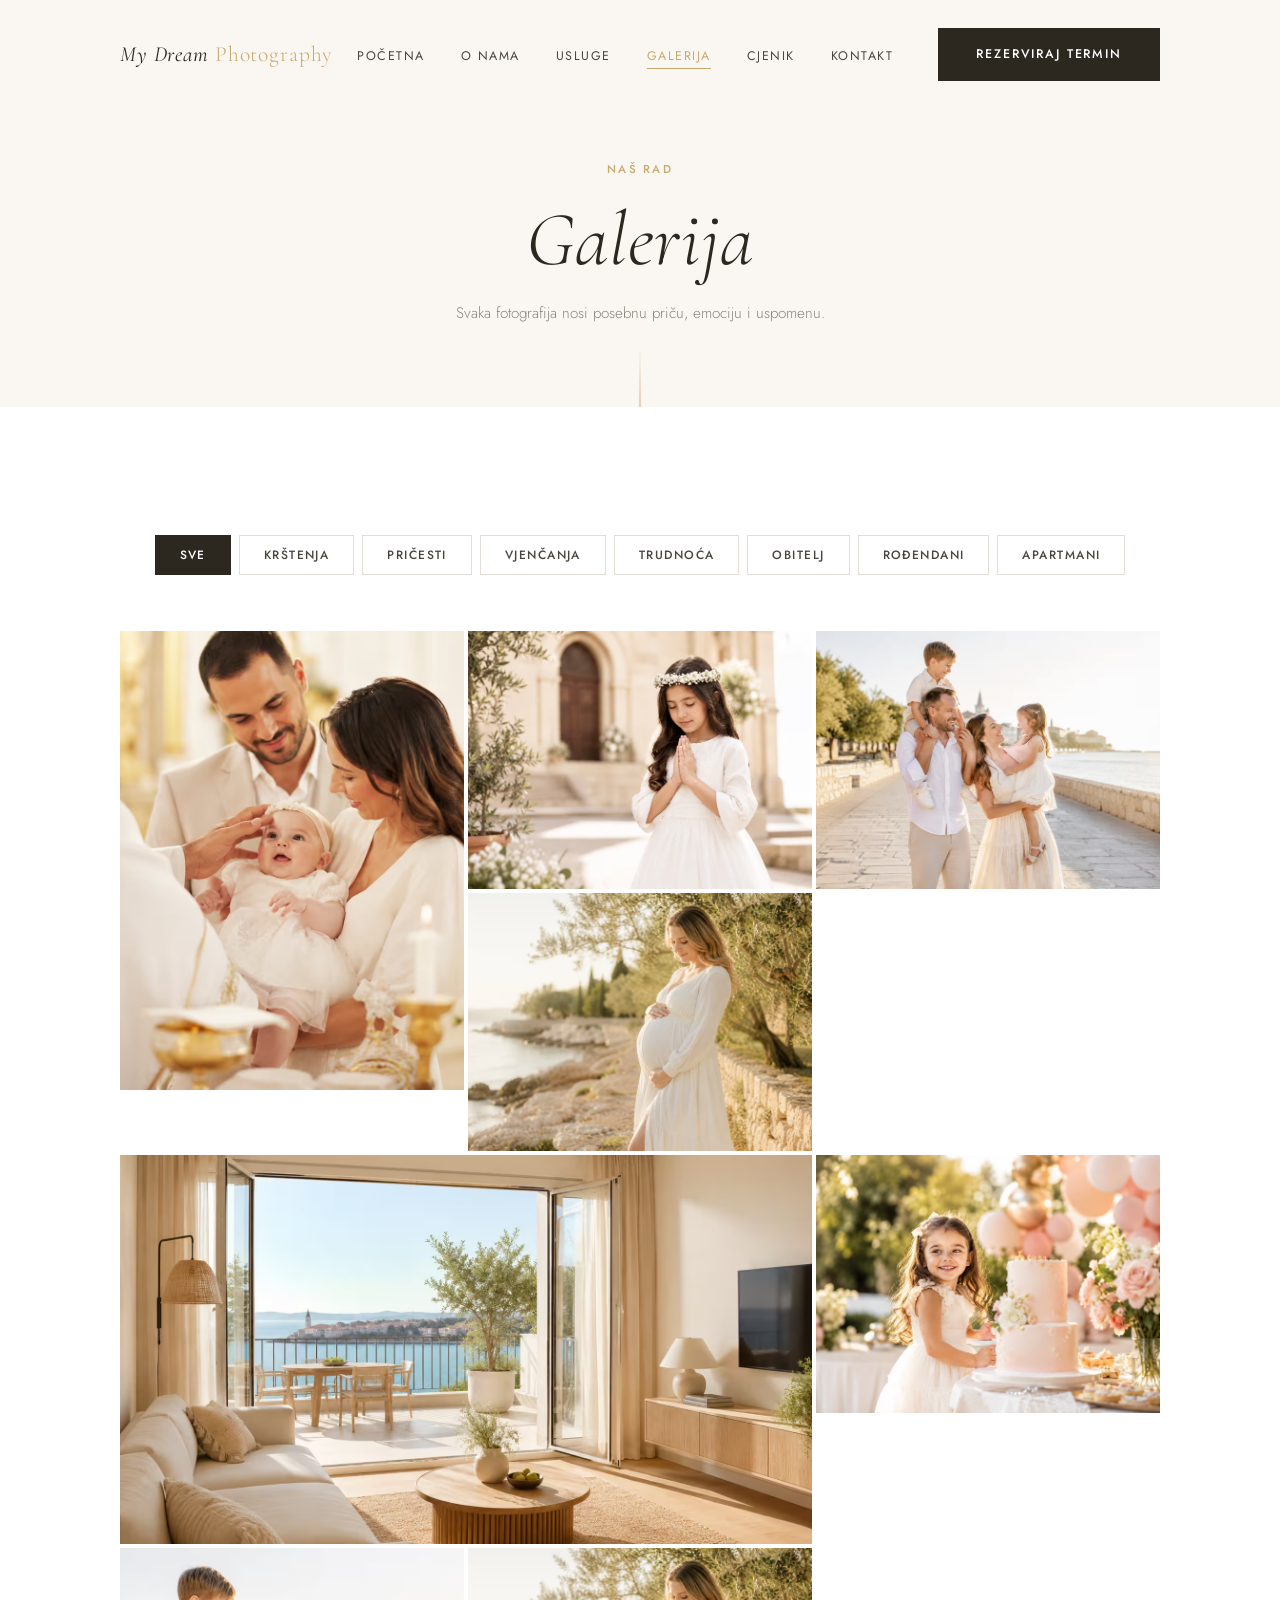
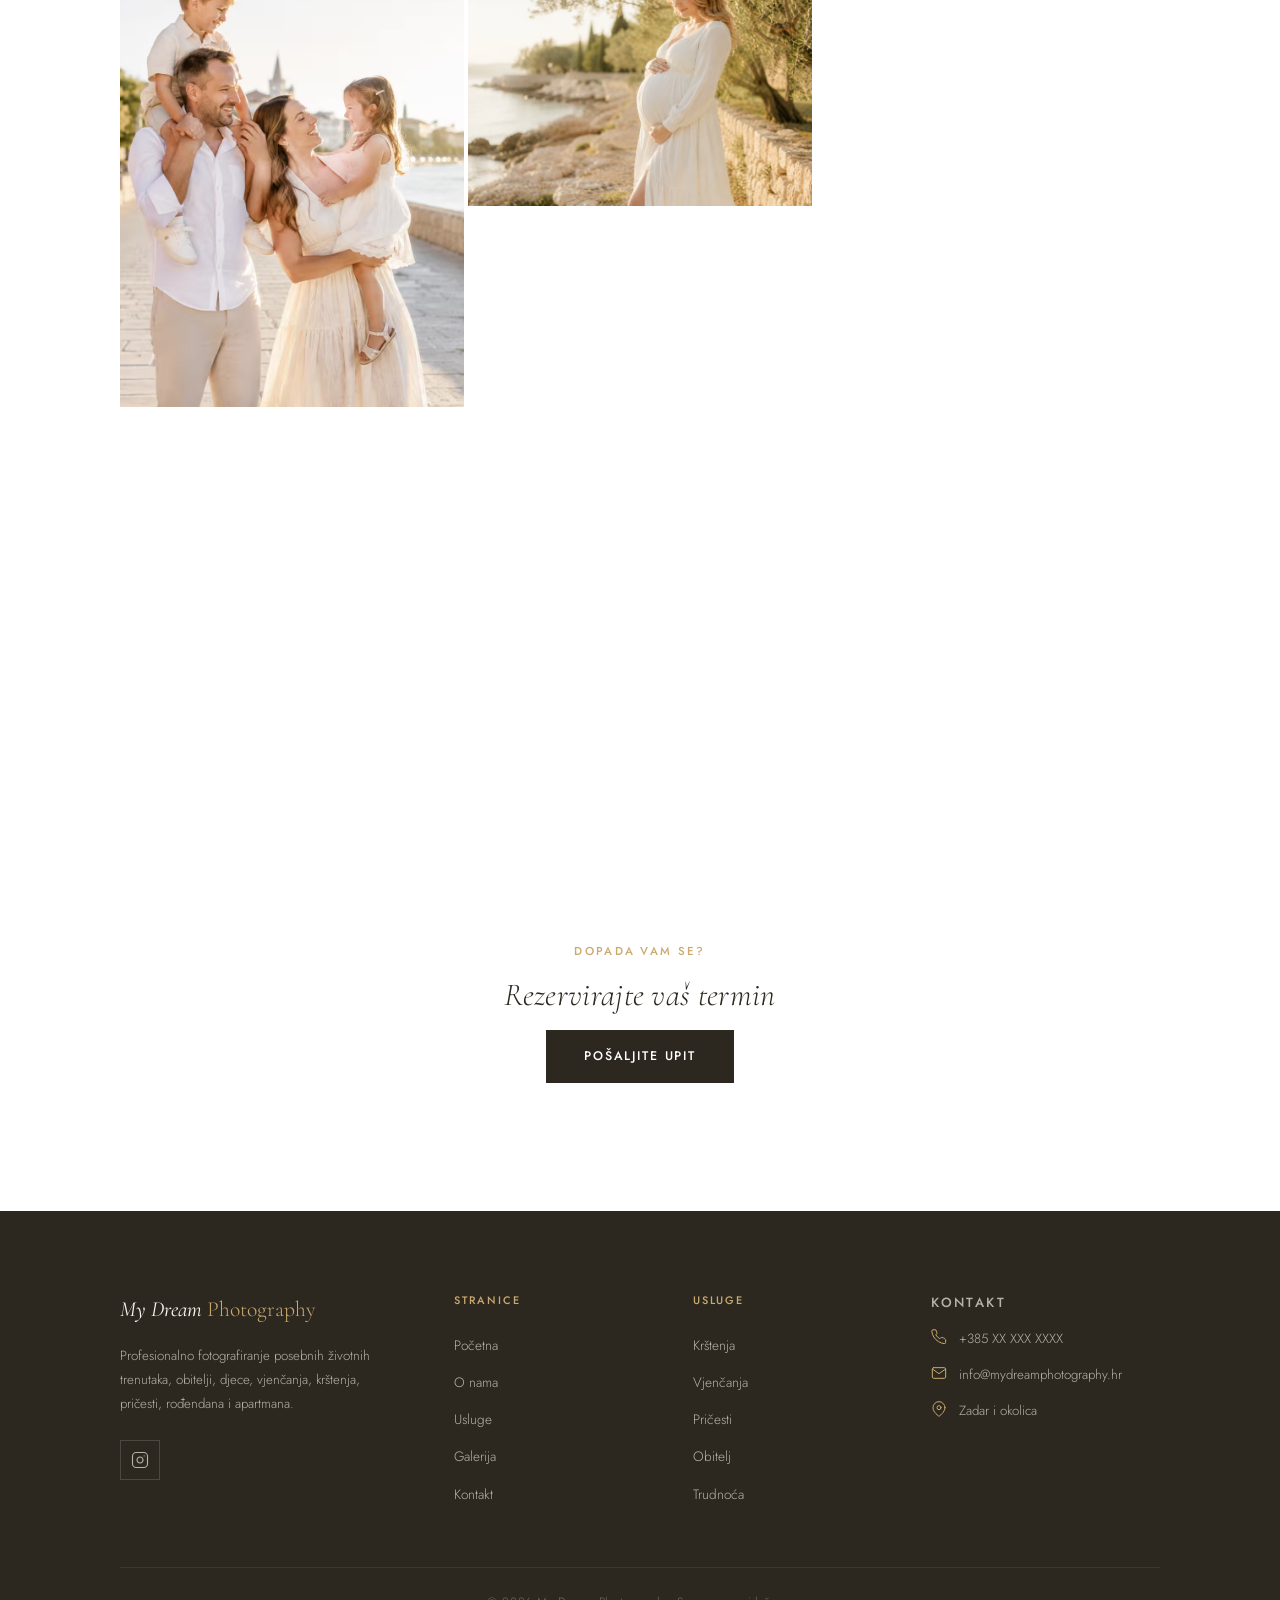
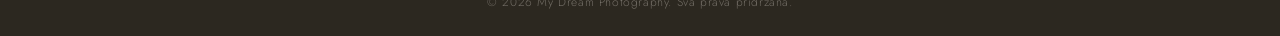
==== commit 8a74e594: "3" ====
--- a/pages/galerija.html
+++ b/pages/galerija.html
@@ -72,112 +72,93 @@
         </div>
 
         <!-- GRID -->
-        <div class="gallery-grid stagger">
-
-          <div class="gallery-item tall" data-category="vjencanja" role="button" tabindex="0" aria-label="Otvori fotografiju — Vjenčanja">
-            <div class="photo-placeholder" style="width:100%;height:100%;"><span>Ovdje ide fotografija</span></div>
+<div class="gallery-grid stagger">
+
+          <div class="gallery-item tall" data-category="krstenja" role="button" tabindex="0" aria-label="Otvori fotografiju — Krštenja">
+            <img src="../images/galerija-krstenja.avif" alt="Krštenje" style="width:100%;height:100%;object-fit:cover;">
+            <div class="gallery-item__overlay">
+              <svg viewBox="0 0 24 24" fill="none" stroke="currentColor" stroke-width="1.5" aria-hidden="true"><circle cx="11" cy="11" r="8"/><line x1="21" y1="21" x2="16.65" y2="16.65"/></svg>
+            </div>
+          </div>
+
+          <div class="gallery-item" data-category="pricesti" role="button" tabindex="0" aria-label="Otvori fotografiju — Pričesti">
+            <img src="../images/galerija-pricesti.avif" alt="Pričest" style="width:100%;height:100%;object-fit:cover;">
+            <div class="gallery-item__overlay">
+              <svg viewBox="0 0 24 24" fill="none" stroke="currentColor" stroke-width="1.5" aria-hidden="true"><circle cx="11" cy="11" r="8"/><line x1="21" y1="21" x2="16.65" y2="16.65"/></svg>
+            </div>
+          </div>
+
+          <div class="gallery-item" data-category="obitelj" role="button" tabindex="0" aria-label="Otvori fotografiju — Obitelj">
+            <img src="../images/galerija-obitelj-1.avif" alt="Obiteljsko fotografiranje" style="width:100%;height:100%;object-fit:cover;">
+            <div class="gallery-item__overlay">
+              <svg viewBox="0 0 24 24" fill="none" stroke="currentColor" stroke-width="1.5" aria-hidden="true"><circle cx="11" cy="11" r="8"/><line x1="21" y1="21" x2="16.65" y2="16.65"/></svg>
+            </div>
+          </div>
+
+          <div class="gallery-item" data-category="trudnoca" role="button" tabindex="0" aria-label="Otvori fotografiju — Trudnoća">
+            <img src="../images/galerija-trudnoca.avif" alt="Trudničko fotografiranje" style="width:100%;height:100%;object-fit:cover;">
+            <div class="gallery-item__overlay">
+              <svg viewBox="0 0 24 24" fill="none" stroke="currentColor" stroke-width="1.5" aria-hidden="true"><circle cx="11" cy="11" r="8"/><line x1="21" y1="21" x2="16.65" y2="16.65"/></svg>
+            </div>
+          </div>
+
+          <div class="gallery-item wide" data-category="apartmani" role="button" tabindex="0" aria-label="Otvori fotografiju — Apartmani">
+            <img src="../images/galerija-apartmani.avif" alt="Fotografiranje apartmana" style="width:100%;height:100%;object-fit:cover;">
+            <div class="gallery-item__overlay">
+              <svg viewBox="0 0 24 24" fill="none" stroke="currentColor" stroke-width="1.5" aria-hidden="true"><circle cx="11" cy="11" r="8"/><line x1="21" y1="21" x2="16.65" y2="16.65"/></svg>
+            </div>
+          </div>
+
+          <div class="gallery-item" data-category="rodendani" role="button" tabindex="0" aria-label="Otvori fotografiju — Rođendani">
+            <img src="../images/galerija-rodendani.avif" alt="Rođendansko fotografiranje" style="width:100%;height:100%;object-fit:cover;">
+            <div class="gallery-item__overlay">
+              <svg viewBox="0 0 24 24" fill="none" stroke="currentColor" stroke-width="1.5" aria-hidden="true"><circle cx="11" cy="11" r="8"/><line x1="21" y1="21" x2="16.65" y2="16.65"/></svg>
+            </div>
+          </div>
+
+          <div class="gallery-item tall" data-category="obitelj" role="button" tabindex="0" aria-label="Otvori fotografiju — Obitelj">
+            <img src="../images/galerija-obitelj-1.avif" alt="Obiteljsko fotografiranje" style="width:100%;height:100%;object-fit:cover;object-position:center top;">
+            <div class="gallery-item__overlay">
+              <svg viewBox="0 0 24 24" fill="none" stroke="currentColor" stroke-width="1.5" aria-hidden="true"><circle cx="11" cy="11" r="8"/><line x1="21" y1="21" x2="16.65" y2="16.65"/></svg>
+            </div>
+          </div>
+
+          <div class="gallery-item" data-category="trudnoca" role="button" tabindex="0" aria-label="Otvori fotografiju — Trudnoća">
+            <img src="../images/galerija-trudnoca.avif" alt="Trudničko fotografiranje" style="width:100%;height:100%;object-fit:cover;object-position:top;">
             <div class="gallery-item__overlay">
               <svg viewBox="0 0 24 24" fill="none" stroke="currentColor" stroke-width="1.5" aria-hidden="true"><circle cx="11" cy="11" r="8"/><line x1="21" y1="21" x2="16.65" y2="16.65"/></svg>
             </div>
           </div>
 
           <div class="gallery-item" data-category="krstenja" role="button" tabindex="0" aria-label="Otvori fotografiju — Krštenja">
-            <div class="photo-placeholder" style="width:100%;height:100%;"><span>Ovdje ide fotografija</span></div>
-            <div class="gallery-item__overlay">
-              <svg viewBox="0 0 24 24" fill="none" stroke="currentColor" stroke-width="1.5" aria-hidden="true"><circle cx="11" cy="11" r="8"/><line x1="21" y1="21" x2="16.65" y2="16.65"/></svg>
-            </div>
-          </div>
-
-          <div class="gallery-item" data-category="obitelj" role="button" tabindex="0" aria-label="Otvori fotografiju — Obitelj">
-            <div class="photo-placeholder" style="width:100%;height:100%;"><span>Ovdje ide fotografija</span></div>
-            <div class="gallery-item__overlay">
-              <svg viewBox="0 0 24 24" fill="none" stroke="currentColor" stroke-width="1.5" aria-hidden="true"><circle cx="11" cy="11" r="8"/><line x1="21" y1="21" x2="16.65" y2="16.65"/></svg>
-            </div>
-          </div>
-
-          <div class="gallery-item" data-category="trudnoca" role="button" tabindex="0" aria-label="Otvori fotografiju — Trudnoća">
-            <div class="photo-placeholder" style="width:100%;height:100%;"><span>Ovdje ide fotografija</span></div>
-            <div class="gallery-item__overlay">
-              <svg viewBox="0 0 24 24" fill="none" stroke="currentColor" stroke-width="1.5" aria-hidden="true"><circle cx="11" cy="11" r="8"/><line x1="21" y1="21" x2="16.65" y2="16.65"/></svg>
-            </div>
-          </div>
-
-          <div class="gallery-item wide" data-category="vjencanja" role="button" tabindex="0" aria-label="Otvori fotografiju — Vjenčanja">
-            <div class="photo-placeholder" style="width:100%;height:100%;"><span>Ovdje ide fotografija</span></div>
+            <img src="../images/galerija-krstenja.avif" alt="Krštenje" style="width:100%;height:100%;object-fit:cover;">
             <div class="gallery-item__overlay">
               <svg viewBox="0 0 24 24" fill="none" stroke="currentColor" stroke-width="1.5" aria-hidden="true"><circle cx="11" cy="11" r="8"/><line x1="21" y1="21" x2="16.65" y2="16.65"/></svg>
             </div>
           </div>
 
           <div class="gallery-item" data-category="pricesti" role="button" tabindex="0" aria-label="Otvori fotografiju — Pričesti">
-            <div class="photo-placeholder" style="width:100%;height:100%;"><span>Ovdje ide fotografija</span></div>
-            <div class="gallery-item__overlay">
-              <svg viewBox="0 0 24 24" fill="none" stroke="currentColor" stroke-width="1.5" aria-hidden="true"><circle cx="11" cy="11" r="8"/><line x1="21" y1="21" x2="16.65" y2="16.65"/></svg>
-            </div>
-          </div>
-
-          <div class="gallery-item" data-category="krstenja" role="button" tabindex="0" aria-label="Otvori fotografiju — Krštenja">
-            <div class="photo-placeholder" style="width:100%;height:100%;"><span>Ovdje ide fotografija</span></div>
-            <div class="gallery-item__overlay">
-              <svg viewBox="0 0 24 24" fill="none" stroke="currentColor" stroke-width="1.5" aria-hidden="true"><circle cx="11" cy="11" r="8"/><line x1="21" y1="21" x2="16.65" y2="16.65"/></svg>
-            </div>
-          </div>
-
-          <div class="gallery-item tall" data-category="obitelj" role="button" tabindex="0" aria-label="Otvori fotografiju — Obitelj">
-            <div class="photo-placeholder" style="width:100%;height:100%;"><span>Ovdje ide fotografija</span></div>
+            <img src="../images/galerija-pricesti.avif" alt="Pričest" style="width:100%;height:100%;object-fit:cover;">
             <div class="gallery-item__overlay">
               <svg viewBox="0 0 24 24" fill="none" stroke="currentColor" stroke-width="1.5" aria-hidden="true"><circle cx="11" cy="11" r="8"/><line x1="21" y1="21" x2="16.65" y2="16.65"/></svg>
             </div>
           </div>
 
           <div class="gallery-item" data-category="rodendani" role="button" tabindex="0" aria-label="Otvori fotografiju — Rođendani">
-            <div class="photo-placeholder" style="width:100%;height:100%;"><span>Ovdje ide fotografija</span></div>
-            <div class="gallery-item__overlay">
-              <svg viewBox="0 0 24 24" fill="none" stroke="currentColor" stroke-width="1.5" aria-hidden="true"><circle cx="11" cy="11" r="8"/><line x1="21" y1="21" x2="16.65" y2="16.65"/></svg>
-            </div>
-          </div>
-
-          <div class="gallery-item" data-category="apartmani" role="button" tabindex="0" aria-label="Otvori fotografiju — Apartmani">
-            <div class="photo-placeholder" style="width:100%;height:100%;"><span>Ovdje ide fotografija</span></div>
-            <div class="gallery-item__overlay">
-              <svg viewBox="0 0 24 24" fill="none" stroke="currentColor" stroke-width="1.5" aria-hidden="true"><circle cx="11" cy="11" r="8"/><line x1="21" y1="21" x2="16.65" y2="16.65"/></svg>
-            </div>
-          </div>
-
-          <div class="gallery-item" data-category="trudnoca" role="button" tabindex="0" aria-label="Otvori fotografiju — Trudnoća">
-            <div class="photo-placeholder" style="width:100%;height:100%;"><span>Ovdje ide fotografija</span></div>
-            <div class="gallery-item__overlay">
-              <svg viewBox="0 0 24 24" fill="none" stroke="currentColor" stroke-width="1.5" aria-hidden="true"><circle cx="11" cy="11" r="8"/><line x1="21" y1="21" x2="16.65" y2="16.65"/></svg>
-            </div>
-          </div>
-
-          <div class="gallery-item" data-category="pricesti" role="button" tabindex="0" aria-label="Otvori fotografiju — Pričesti">
-            <div class="photo-placeholder" style="width:100%;height:100%;"><span>Ovdje ide fotografija</span></div>
+            <img src="../images/galerija-rodendani.avif" alt="Rođendan" style="width:100%;height:100%;object-fit:cover;">
             <div class="gallery-item__overlay">
               <svg viewBox="0 0 24 24" fill="none" stroke="currentColor" stroke-width="1.5" aria-hidden="true"><circle cx="11" cy="11" r="8"/><line x1="21" y1="21" x2="16.65" y2="16.65"/></svg>
             </div>
           </div>
 
           <div class="gallery-item wide" data-category="apartmani" role="button" tabindex="0" aria-label="Otvori fotografiju — Apartmani">
-            <div class="photo-placeholder" style="width:100%;height:100%;"><span>Ovdje ide fotografija</span></div>
-            <div class="gallery-item__overlay">
-              <svg viewBox="0 0 24 24" fill="none" stroke="currentColor" stroke-width="1.5" aria-hidden="true"><circle cx="11" cy="11" r="8"/><line x1="21" y1="21" x2="16.65" y2="16.65"/></svg>
-            </div>
-          </div>
-
-          <div class="gallery-item" data-category="rodendani" role="button" tabindex="0" aria-label="Otvori fotografiju — Rođendani">
-            <div class="photo-placeholder" style="width:100%;height:100%;"><span>Ovdje ide fotografija</span></div>
-            <div class="gallery-item__overlay">
-              <svg viewBox="0 0 24 24" fill="none" stroke="currentColor" stroke-width="1.5" aria-hidden="true"><circle cx="11" cy="11" r="8"/><line x1="21" y1="21" x2="16.65" y2="16.65"/></svg>
-            </div>
-          </div>
-
-          <div class="gallery-item" data-category="vjencanja" role="button" tabindex="0" aria-label="Otvori fotografiju — Vjenčanja">
-            <div class="photo-placeholder" style="width:100%;height:100%;"><span>Ovdje ide fotografija</span></div>
-            <div class="gallery-item__overlay">
-              <svg viewBox="0 0 24 24" fill="none" stroke="currentColor" stroke-width="1.5" aria-hidden="true"><circle cx="11" cy="11" r="8"/><line x1="21" y1="21" x2="16.65" y2="16.65"/></svg>
-            </div>
-          </div>
+            <img src="../images/galerija-apartmani.avif" alt="Apartman" style="width:100%;height:100%;object-fit:cover;">
+            <div class="gallery-item__overlay">
+              <svg viewBox="0 0 24 24" fill="none" stroke="currentColor" stroke-width="1.5" aria-hidden="true"><circle cx="11" cy="11" r="8"/><line x1="21" y1="21" x2="16.65" y2="16.65"/></svg>
+            </div>
+          </div>
+
+        </div>
 
         </div>
 
--- a/css/style.css
+++ b/css/style.css
@@ -389,135 +389,254 @@
   pointer-events: all;
 }
 
-/* ====== HERO ====== */
+/* ====== NAVIGATION — hero transparent varijanta ====== */
+.nav--hero {
+  background: transparent;
+  padding: 28px 0;
+}
+
+.nav--hero .nav__logo { color: var(--white); }
+.nav--hero .nav__logo span { color: var(--gold); }
+.nav--hero .nav__links a { color: rgba(255,255,255,0.85); }
+.nav--hero .nav__links a:hover { color: var(--white); }
+.nav--hero .nav__links a.active { color: var(--gold); }
+.nav--hero .btn--primary {
+  background: transparent;
+  color: var(--white);
+  border: 1px solid rgba(255,255,255,0.55);
+}
+.nav--hero .btn--primary:hover {
+  background: var(--white);
+  color: var(--dark);
+}
+.nav--hero .nav__hamburger span { background: var(--white); }
+
+.nav--hero.scrolled {
+  background: rgba(255,255,255,0.96);
+  padding: 18px 0;
+}
+.nav--hero.scrolled .nav__logo { color: var(--text-dark); }
+.nav--hero.scrolled .nav__links a { color: var(--text); }
+.nav--hero.scrolled .btn--primary {
+  background: var(--text-dark);
+  color: var(--white);
+  border-color: transparent;
+}
+.nav--hero.scrolled .btn--primary:hover { background: var(--gold); }
+.nav--hero.scrolled .nav__hamburger span { background: var(--text-dark); }
+
+/* ====== HERO FULL BLEED ====== */
 .hero {
-  min-height: 100vh;
-  display: grid;
-  grid-template-columns: 1fr 1fr;
   position: relative;
+  width: 100%;
+  height: 100vh;
+  min-height: 640px;
   overflow: hidden;
-}
-
+  display: flex;
+  align-items: flex-end;
+}
+
+.hero__bg {
+  position: absolute;
+  inset: 0;
+  width: 100%;
+  height: 100%;
+  object-fit: cover;
+  z-index: 0;
+}
+
+/* Gradient overlay — tamno odozdo za čitljivost */
+.hero__overlay {
+  position: absolute;
+  inset: 0;
+  z-index: 2;
+  background:
+    linear-gradient(
+      to bottom,
+      rgba(20,16,10,0.22) 0%,
+      rgba(20,16,10,0.04) 35%,
+      rgba(20,16,10,0.06) 55%,
+      rgba(20,16,10,0.62) 78%,
+      rgba(20,16,10,0.80) 100%
+    );
+}
+
+/* Sadržaj — pozicioniran dolje */
 .hero__content {
-  display: flex;
-  flex-direction: column;
-  justify-content: center;
-  padding: 140px clamp(20px, 5vw, 80px) 80px;
   position: relative;
-  z-index: 2;
-}
+  z-index: 10;
+  width: 100%;
+  max-width: var(--container);
+  margin: 0 auto;
+  padding: 0 clamp(20px, 5vw, 60px) 72px;
+  display: flex;
+  align-items: flex-end;
+  justify-content: space-between;
+  gap: 40px;
+}
+
+.hero__left { max-width: 600px; }
 
 .hero__title {
-  font-size: clamp(3rem, 5.5vw, 5.5rem);
+  font-family: var(--serif);
+  font-size: clamp(3.2rem, 5.5vw, 5.8rem);
   font-weight: 300;
   font-style: italic;
-  line-height: 1.08;
-  margin-bottom: 28px;
-  color: var(--text-dark);
+  color: var(--white);
+  line-height: 1.05;
+  margin-bottom: 20px;
+  letter-spacing: -0.01em;
 }
 
 .hero__title em {
   font-style: normal;
   font-weight: 400;
-  color: var(--gold);
+  color: var(--gold-light);
 }
 
 .hero__subtitle {
-  font-size: clamp(0.9rem, 1.4vw, 1rem);
+  font-size: clamp(0.88rem, 1.4vw, 0.96rem);
   font-weight: 300;
-  color: var(--text);
-  max-width: 440px;
-  margin-bottom: 44px;
-  line-height: 1.9;
+  color: rgba(255,255,255,0.75);
+  max-width: 460px;
+  margin-bottom: 36px;
+  line-height: 1.85;
   letter-spacing: 0.02em;
 }
 
 .hero__buttons {
   display: flex;
-  gap: 16px;
+  gap: 14px;
   flex-wrap: wrap;
 }
 
-.hero__visual {
-  position: relative;
-  background: linear-gradient(160deg, var(--cream) 0%, var(--gold-light) 100%);
-  overflow: hidden;
-}
-
-.hero__photo {
-  width: 100%;
-  height: 100%;
-  object-fit: cover;
-}
-
-.hero__photo-placeholder {
-  width: 100%;
-  height: 100%;
-  min-height: 600px;
+/* Gumbi na hero fotografiji */
+.btn--hero-primary {
+  background: var(--white);
+  color: var(--text-dark);
+  font-family: var(--sans);
+  font-size: 0.72rem;
+  font-weight: 500;
+  letter-spacing: 0.14em;
+  text-transform: uppercase;
+  padding: 15px 32px;
+  border: none;
+  cursor: pointer;
+  transition: all var(--dur-fast) var(--ease-out);
+  text-decoration: none;
+  display: inline-flex;
+  align-items: center;
+}
+.btn--hero-primary:hover {
+  background: var(--gold);
+  color: var(--white);
+  transform: translateY(-2px);
+}
+
+.btn--hero-ghost {
+  background: transparent;
+  color: var(--white);
+  border: 1px solid rgba(255,255,255,0.55);
+  font-family: var(--sans);
+  font-size: 0.72rem;
+  font-weight: 500;
+  letter-spacing: 0.14em;
+  text-transform: uppercase;
+  padding: 14px 30px;
+  cursor: pointer;
+  transition: all var(--dur-fast) var(--ease-out);
+  text-decoration: none;
+  display: inline-flex;
+  align-items: center;
+}
+.btn--hero-ghost:hover {
+  border-color: var(--white);
+  background: rgba(255,255,255,0.1);
+}
+
+/* Desni badge */
+.hero__right {
+  flex-shrink: 0;
+  align-self: flex-end;
+  padding-bottom: 4px;
 }
 
 .hero__badge {
-  position: absolute;
-  bottom: 48px;
-  left: -20px;
-  background: var(--white);
-  padding: 20px 28px;
-  box-shadow: 0 8px 40px rgba(0,0,0,0.08);
+  background: rgba(255,255,255,0.1);
+  backdrop-filter: blur(12px);
+  -webkit-backdrop-filter: blur(12px);
+  border: 1px solid rgba(255,255,255,0.2);
+  padding: 18px 24px;
+  min-width: 190px;
 }
 
 .hero__badge p {
   font-family: var(--serif);
-  font-size: 0.95rem;
   font-style: italic;
-  color: var(--text-dark);
+  font-size: 0.93rem;
+  color: var(--white);
+  margin-bottom: 4px;
 }
 
 .hero__badge span {
   font-family: var(--sans);
-  font-size: 0.7rem;
-  letter-spacing: 0.12em;
+  font-size: 0.65rem;
+  letter-spacing: 0.14em;
   text-transform: uppercase;
-  color: var(--gold);
+  color: var(--gold-light);
   display: block;
-  margin-top: 4px;
-}
-
+}
+
+/* Scroll indikator — vertikalna linija */
 .hero__scroll {
   position: absolute;
-  bottom: 40px;
-  left: clamp(20px, 5vw, 80px);
-  display: flex;
+  bottom: 32px;
+  left: 50%;
+  transform: translateX(-50%);
+  z-index: 10;
+  display: flex;
+  flex-direction: column;
   align-items: center;
-  gap: 14px;
-  font-size: 0.72rem;
-  letter-spacing: 0.15em;
+  gap: 8px;
+  font-size: 0.6rem;
+  letter-spacing: 0.18em;
   text-transform: uppercase;
-  color: var(--text-light);
+  color: rgba(255,255,255,0.45);
 }
 
 .hero__scroll-line {
-  width: 40px;
-  height: 1px;
-  background: var(--gold);
+  width: 1px;
+  height: 44px;
+  background: rgba(255,255,255,0.2);
   position: relative;
   overflow: hidden;
+  order: -1;
 }
 
 .hero__scroll-line::after {
   content: '';
   position: absolute;
-  left: -100%;
-  top: 0;
+  top: -100%;
+  left: 0;
   width: 100%;
   height: 100%;
-  background: var(--text-dark);
+  background: var(--gold);
   animation: lineSlide 2s ease-in-out infinite;
 }
 
 @keyframes lineSlide {
-  0% { left: -100%; }
-  50% { left: 0; }
-  100% { left: 100%; }
+  0% { top: -100%; }
+  50% { top: 0; }
+  100% { top: 100%; }
+}
+
+/* Responsive hero */
+@media (max-width: 768px) {
+  .hero { height: 100svh; align-items: flex-end; }
+  .hero__content { flex-direction: column; align-items: flex-start; padding-bottom: 60px; gap: 24px; }
+  .hero__right { align-self: flex-start; }
+  .hero__title { font-size: clamp(2.8rem, 10vw, 4rem); }
+  .hero__scroll { display: none; }
 }
 
 /* ====== INTRO SECTION ====== */
@@ -1354,23 +1473,8 @@
   .nav__links, .nav__cta { display: none; }
   .nav__hamburger { display: flex; }
 
-  .hero {
-    grid-template-columns: 1fr;
-    min-height: auto;
-  }
-
-  .hero__content {
-    padding: 120px 20px 60px;
-    min-height: 70vh;
-    background: var(--cream);
-  }
-
-  .hero__visual {
-    min-height: 50vw;
-  }
-
-  .hero__photo-placeholder { min-height: 300px; }
-  .hero__badge { display: none; }
+  .hero__content { flex-direction: column; align-items: flex-start; padding-bottom: 60px; gap: 24px; }
+  .hero__right { align-self: flex-start; }
   .hero__scroll { display: none; }
 
   .intro__inner {
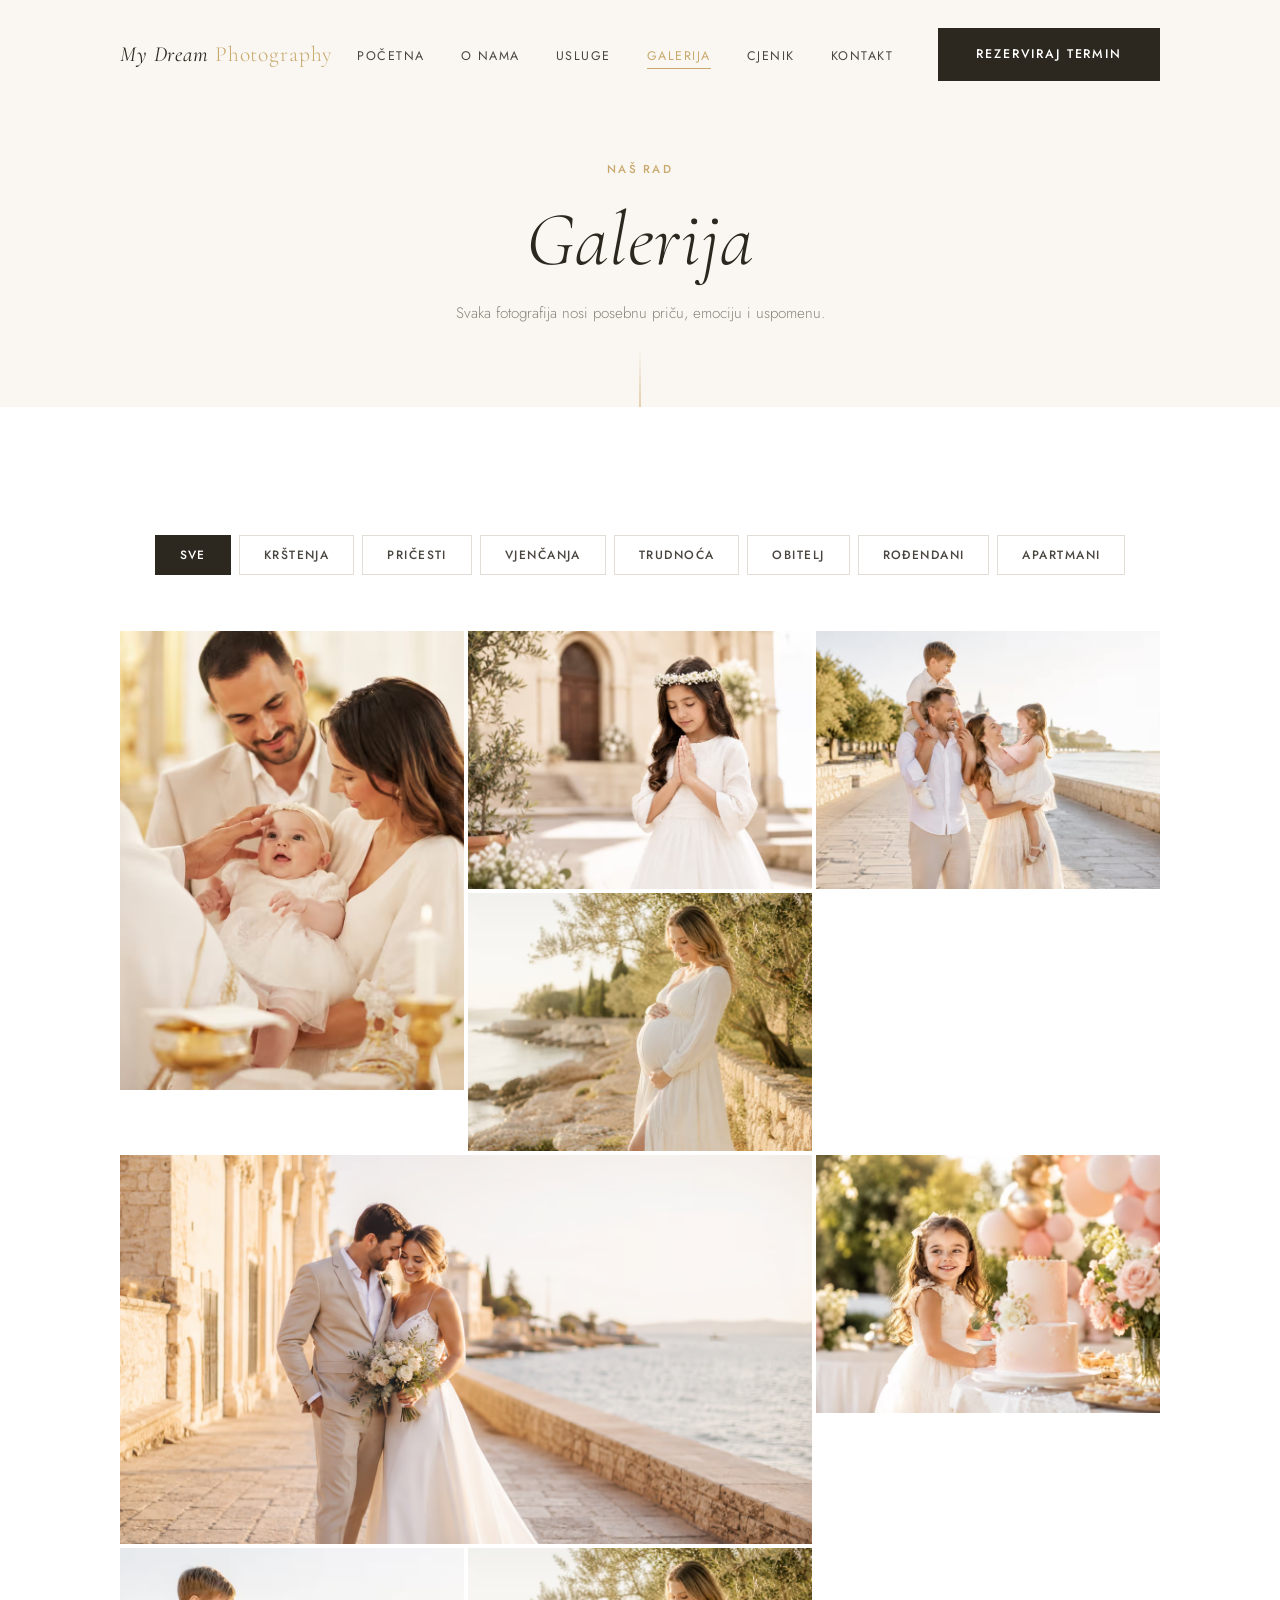
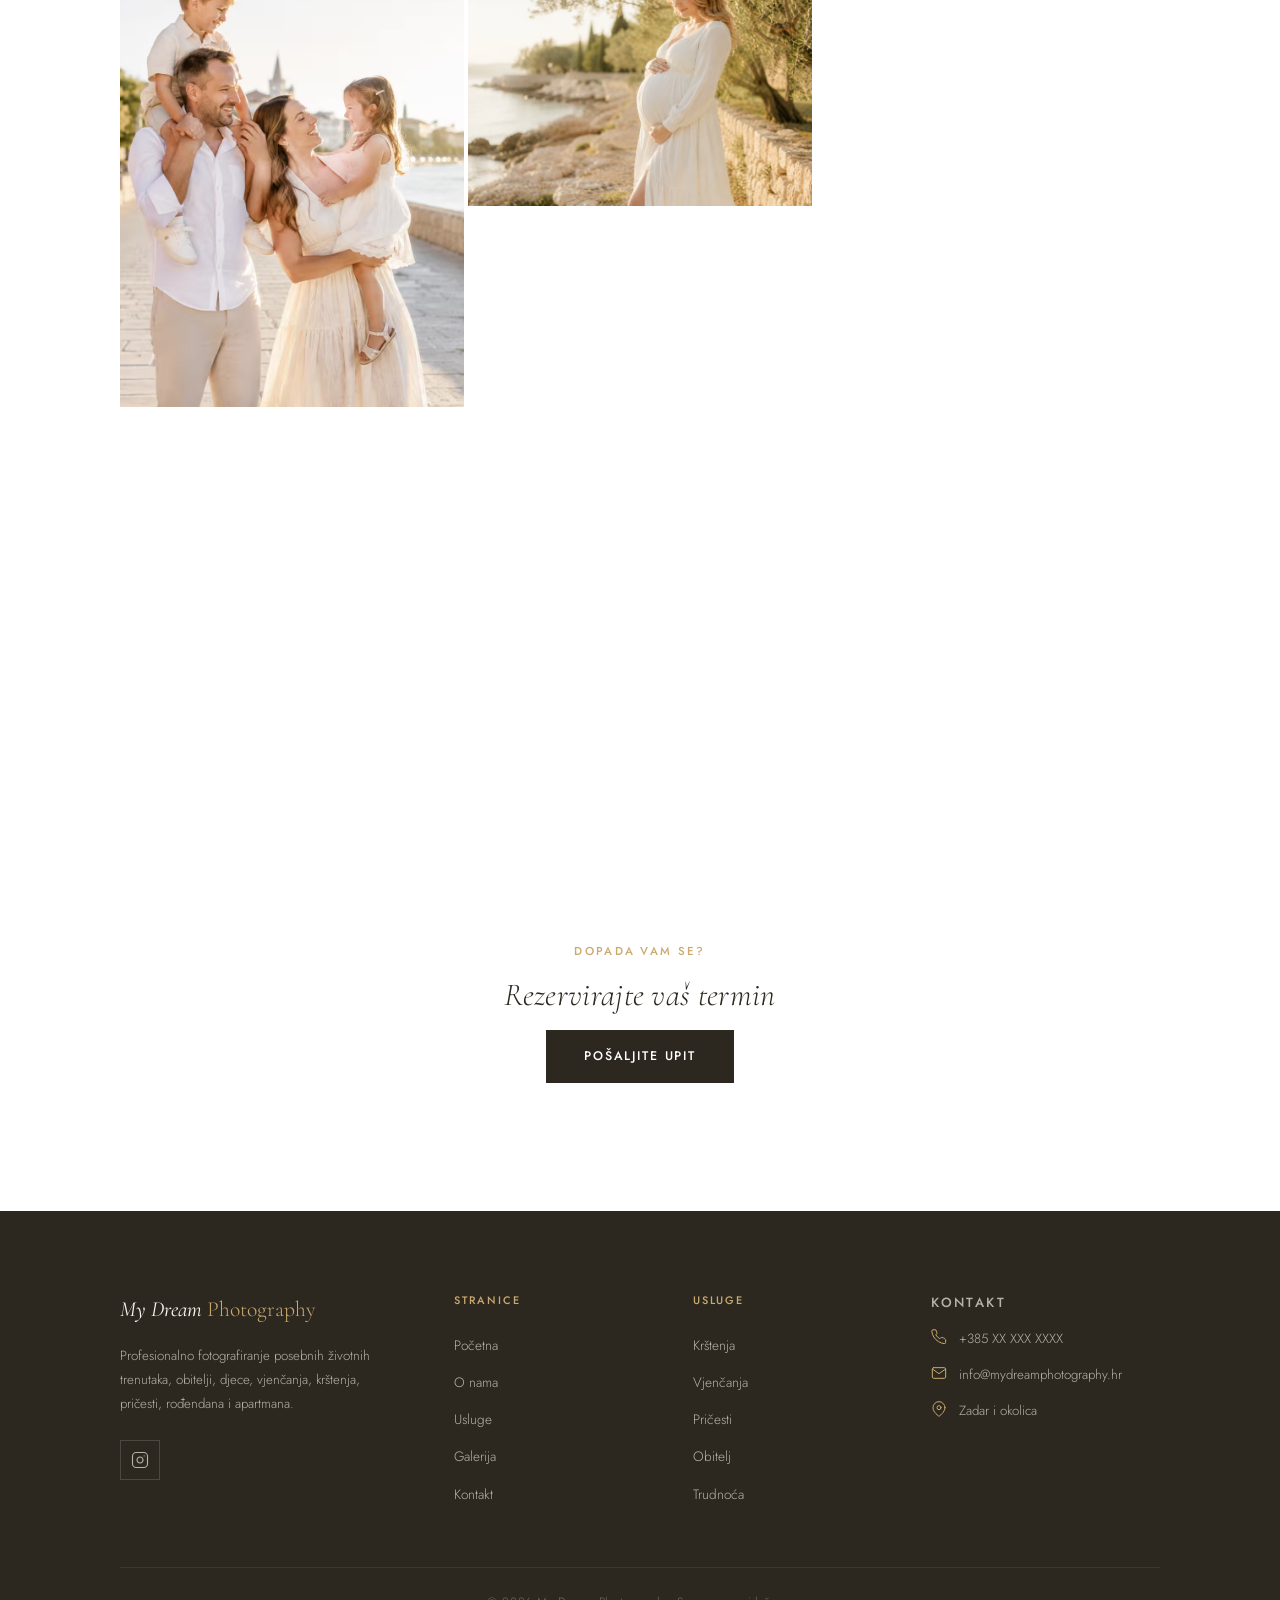
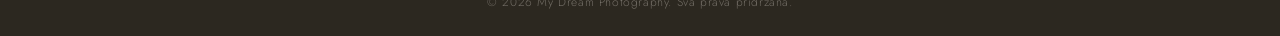
==== commit 5c8eff93: "4" ====
--- a/pages/galerija.html
+++ b/pages/galerija.html
@@ -102,57 +102,57 @@
             </div>
           </div>
 
+          <div class="gallery-item wide" data-category="vjencanja" role="button" tabindex="0" aria-label="Otvori fotografiju — Vjenčanja">
+            <img src="../images/galerija-vjencanja.avif" alt="Vjenčanje" style="width:100%;height:100%;object-fit:cover;object-position:center 30%;">
+            <div class="gallery-item__overlay">
+              <svg viewBox="0 0 24 24" fill="none" stroke="currentColor" stroke-width="1.5" aria-hidden="true"><circle cx="11" cy="11" r="8"/><line x1="21" y1="21" x2="16.65" y2="16.65"/></svg>
+            </div>
+          </div>
+
+          <div class="gallery-item" data-category="rodendani" role="button" tabindex="0" aria-label="Otvori fotografiju — Rođendani">
+            <img src="../images/galerija-rodendani.avif" alt="Rođendansko fotografiranje" style="width:100%;height:100%;object-fit:cover;">
+            <div class="gallery-item__overlay">
+              <svg viewBox="0 0 24 24" fill="none" stroke="currentColor" stroke-width="1.5" aria-hidden="true"><circle cx="11" cy="11" r="8"/><line x1="21" y1="21" x2="16.65" y2="16.65"/></svg>
+            </div>
+          </div>
+
+          <div class="gallery-item tall" data-category="obitelj" role="button" tabindex="0" aria-label="Otvori fotografiju — Obitelj">
+            <img src="../images/galerija-obitelj-1.avif" alt="Obiteljsko fotografiranje" style="width:100%;height:100%;object-fit:cover;object-position:center top;">
+            <div class="gallery-item__overlay">
+              <svg viewBox="0 0 24 24" fill="none" stroke="currentColor" stroke-width="1.5" aria-hidden="true"><circle cx="11" cy="11" r="8"/><line x1="21" y1="21" x2="16.65" y2="16.65"/></svg>
+            </div>
+          </div>
+
+          <div class="gallery-item" data-category="trudnoca" role="button" tabindex="0" aria-label="Otvori fotografiju — Trudnoća">
+            <img src="../images/galerija-trudnoca.avif" alt="Trudničko fotografiranje" style="width:100%;height:100%;object-fit:cover;object-position:top;">
+            <div class="gallery-item__overlay">
+              <svg viewBox="0 0 24 24" fill="none" stroke="currentColor" stroke-width="1.5" aria-hidden="true"><circle cx="11" cy="11" r="8"/><line x1="21" y1="21" x2="16.65" y2="16.65"/></svg>
+            </div>
+          </div>
+
+          <div class="gallery-item" data-category="krstenja" role="button" tabindex="0" aria-label="Otvori fotografiju — Krštenja">
+            <img src="../images/galerija-krstenja.avif" alt="Krštenje" style="width:100%;height:100%;object-fit:cover;">
+            <div class="gallery-item__overlay">
+              <svg viewBox="0 0 24 24" fill="none" stroke="currentColor" stroke-width="1.5" aria-hidden="true"><circle cx="11" cy="11" r="8"/><line x1="21" y1="21" x2="16.65" y2="16.65"/></svg>
+            </div>
+          </div>
+
+          <div class="gallery-item" data-category="pricesti" role="button" tabindex="0" aria-label="Otvori fotografiju — Pričesti">
+            <img src="../images/galerija-pricesti.avif" alt="Pričest" style="width:100%;height:100%;object-fit:cover;">
+            <div class="gallery-item__overlay">
+              <svg viewBox="0 0 24 24" fill="none" stroke="currentColor" stroke-width="1.5" aria-hidden="true"><circle cx="11" cy="11" r="8"/><line x1="21" y1="21" x2="16.65" y2="16.65"/></svg>
+            </div>
+          </div>
+
+          <div class="gallery-item" data-category="rodendani" role="button" tabindex="0" aria-label="Otvori fotografiju — Rođendani">
+            <img src="../images/galerija-rodendani.avif" alt="Rođendan" style="width:100%;height:100%;object-fit:cover;">
+            <div class="gallery-item__overlay">
+              <svg viewBox="0 0 24 24" fill="none" stroke="currentColor" stroke-width="1.5" aria-hidden="true"><circle cx="11" cy="11" r="8"/><line x1="21" y1="21" x2="16.65" y2="16.65"/></svg>
+            </div>
+          </div>
+
           <div class="gallery-item wide" data-category="apartmani" role="button" tabindex="0" aria-label="Otvori fotografiju — Apartmani">
             <img src="../images/galerija-apartmani.avif" alt="Fotografiranje apartmana" style="width:100%;height:100%;object-fit:cover;">
-            <div class="gallery-item__overlay">
-              <svg viewBox="0 0 24 24" fill="none" stroke="currentColor" stroke-width="1.5" aria-hidden="true"><circle cx="11" cy="11" r="8"/><line x1="21" y1="21" x2="16.65" y2="16.65"/></svg>
-            </div>
-          </div>
-
-          <div class="gallery-item" data-category="rodendani" role="button" tabindex="0" aria-label="Otvori fotografiju — Rođendani">
-            <img src="../images/galerija-rodendani.avif" alt="Rođendansko fotografiranje" style="width:100%;height:100%;object-fit:cover;">
-            <div class="gallery-item__overlay">
-              <svg viewBox="0 0 24 24" fill="none" stroke="currentColor" stroke-width="1.5" aria-hidden="true"><circle cx="11" cy="11" r="8"/><line x1="21" y1="21" x2="16.65" y2="16.65"/></svg>
-            </div>
-          </div>
-
-          <div class="gallery-item tall" data-category="obitelj" role="button" tabindex="0" aria-label="Otvori fotografiju — Obitelj">
-            <img src="../images/galerija-obitelj-1.avif" alt="Obiteljsko fotografiranje" style="width:100%;height:100%;object-fit:cover;object-position:center top;">
-            <div class="gallery-item__overlay">
-              <svg viewBox="0 0 24 24" fill="none" stroke="currentColor" stroke-width="1.5" aria-hidden="true"><circle cx="11" cy="11" r="8"/><line x1="21" y1="21" x2="16.65" y2="16.65"/></svg>
-            </div>
-          </div>
-
-          <div class="gallery-item" data-category="trudnoca" role="button" tabindex="0" aria-label="Otvori fotografiju — Trudnoća">
-            <img src="../images/galerija-trudnoca.avif" alt="Trudničko fotografiranje" style="width:100%;height:100%;object-fit:cover;object-position:top;">
-            <div class="gallery-item__overlay">
-              <svg viewBox="0 0 24 24" fill="none" stroke="currentColor" stroke-width="1.5" aria-hidden="true"><circle cx="11" cy="11" r="8"/><line x1="21" y1="21" x2="16.65" y2="16.65"/></svg>
-            </div>
-          </div>
-
-          <div class="gallery-item" data-category="krstenja" role="button" tabindex="0" aria-label="Otvori fotografiju — Krštenja">
-            <img src="../images/galerija-krstenja.avif" alt="Krštenje" style="width:100%;height:100%;object-fit:cover;">
-            <div class="gallery-item__overlay">
-              <svg viewBox="0 0 24 24" fill="none" stroke="currentColor" stroke-width="1.5" aria-hidden="true"><circle cx="11" cy="11" r="8"/><line x1="21" y1="21" x2="16.65" y2="16.65"/></svg>
-            </div>
-          </div>
-
-          <div class="gallery-item" data-category="pricesti" role="button" tabindex="0" aria-label="Otvori fotografiju — Pričesti">
-            <img src="../images/galerija-pricesti.avif" alt="Pričest" style="width:100%;height:100%;object-fit:cover;">
-            <div class="gallery-item__overlay">
-              <svg viewBox="0 0 24 24" fill="none" stroke="currentColor" stroke-width="1.5" aria-hidden="true"><circle cx="11" cy="11" r="8"/><line x1="21" y1="21" x2="16.65" y2="16.65"/></svg>
-            </div>
-          </div>
-
-          <div class="gallery-item" data-category="rodendani" role="button" tabindex="0" aria-label="Otvori fotografiju — Rođendani">
-            <img src="../images/galerija-rodendani.avif" alt="Rođendan" style="width:100%;height:100%;object-fit:cover;">
-            <div class="gallery-item__overlay">
-              <svg viewBox="0 0 24 24" fill="none" stroke="currentColor" stroke-width="1.5" aria-hidden="true"><circle cx="11" cy="11" r="8"/><line x1="21" y1="21" x2="16.65" y2="16.65"/></svg>
-            </div>
-          </div>
-
-          <div class="gallery-item wide" data-category="apartmani" role="button" tabindex="0" aria-label="Otvori fotografiju — Apartmani">
-            <img src="../images/galerija-apartmani.avif" alt="Apartman" style="width:100%;height:100%;object-fit:cover;">
             <div class="gallery-item__overlay">
               <svg viewBox="0 0 24 24" fill="none" stroke="currentColor" stroke-width="1.5" aria-hidden="true"><circle cx="11" cy="11" r="8"/><line x1="21" y1="21" x2="16.65" y2="16.65"/></svg>
             </div>
